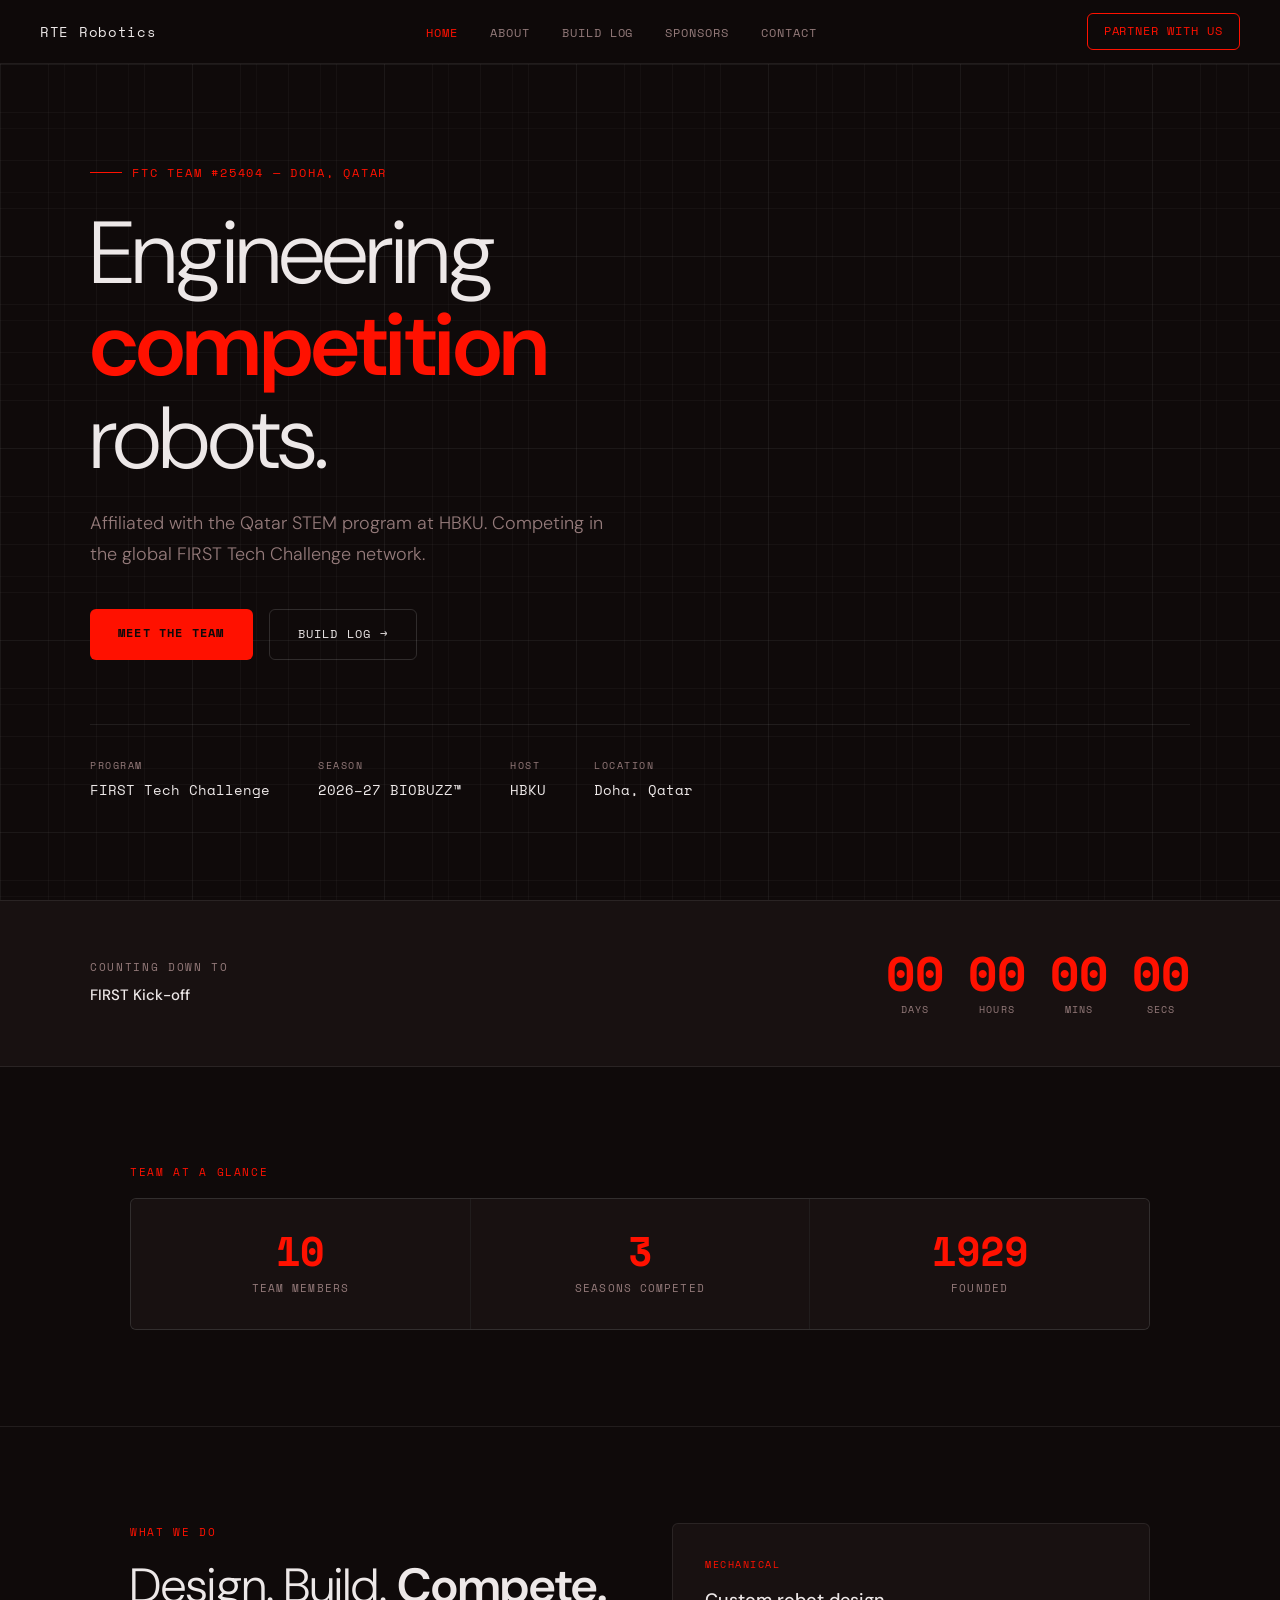
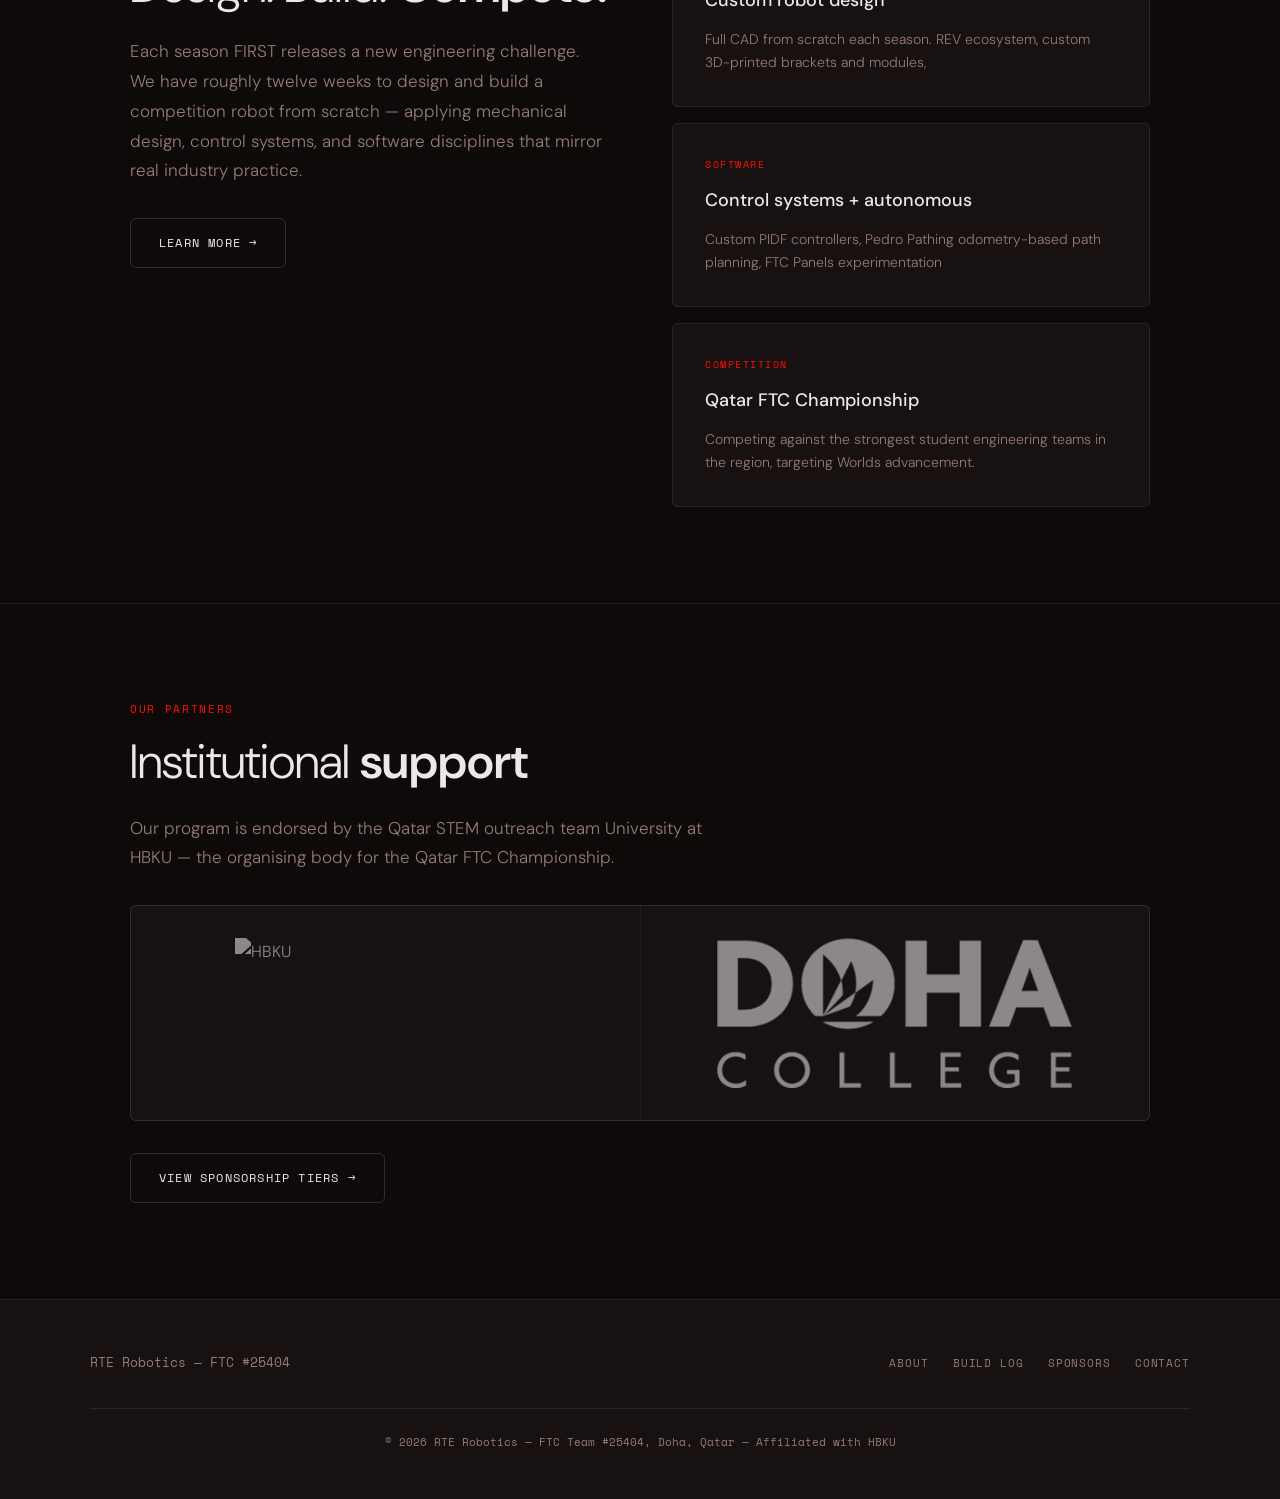
==== index.html @ 46fc2465 "Updated Season to BIOBUZZ instead of DECODE" ====
<!DOCTYPE html>
<html lang="en">
<head>
<meta charset="UTF-8">
<meta name="viewport" content="width=device-width, initial-scale=1.0">
<meta name="description" content="RTE Robotics — FTC Team #25404, Doha, Qatar. Affiliated with the STEM program at HBKU.">

<title>RTE Robotics — FTC Team #25404</title>

<link rel="stylesheet" href="css/style.css">
</head>
<body>

<nav>
  <a href="index.html" class="nav-logo">RTE<span> </span>Robotics</a>
  <ul class="nav-links">
    <li><a href="index.html">Home</a></li>
    <li><a href="about.html">About</a></li>
    <li><a href="buildlog.html">Build Log</a></li>
    <li><a href="sponsors.html">Sponsors</a></li>
    <li><a href="contact.html">Contact</a></li>
  </ul>
  <a href="sponsors.html" class="nav-cta">Partner with us</a>
  <button class="nav-hamburger" aria-label="Menu">
    <span></span><span></span><span></span>
  </button>
</nav>

<div class="page">

  <!-- HERO -->
  <section class="hero grid-bg">
    <div class="hero-inner">
      <p class="hero-tag fade-up">FTC Team #25404 &mdash; Doha, Qatar</p>
      <h1 class="hero-title fade-up">
        Engineering<br><strong>competition</strong><br>robots. 
      </h1>
      <p class="hero-sub fade-up">
        Affiliated with the Qatar STEM program at HBKU. 
        Competing in the global FIRST Tech Challenge network. 
      </p>
      <div class="hero-actions fade-up">
        <a href="about.html" class="btn-primary">Meet the team</a>
        <a href="buildlog.html" class="btn-secondary">Build log &rarr;</a>
      </div>

      <div class="hero-meta fade-up">
        <div class="hero-meta-item">
          <div class="hero-meta-label">Program</div>
          <div class="hero-meta-val">FIRST Tech Challenge</div>
        </div>

        <div class="hero-meta-item">
          <div class="hero-meta-label">Season</div>
          <div class="hero-meta-val">2026&ndash;27 BIOBUZZ&trade;</div>
        </div>

        <div class="hero-meta-item">
          <div class="hero-meta-label">Host</div>
          <div class="hero-meta-val">HBKU</div>
        </div>

        <div class="hero-meta-item">
          <div class="hero-meta-label">Location</div>
          <div class="hero-meta-val">Doha, Qatar</div>
        </div>

      </div>
    </div>
  </section>

  <!-- COUNTDOWN -->
  <div class="countdown-section">
    <div class="countdown-inner">
      <div>

        <div class="countdown-label">Counting down to</div>
        <div class="countdown-event">FIRST Kick-off</div>
      </div>

      <div class="countdown-units">

        <div class="countdown-unit">
          <span class="countdown-num" id="cd-days">--</span>
          <div class="countdown-unit-label">Days</div>
        </div>

        <div class="countdown-unit">
          <span class="countdown-num" id="cd-hours">--</span>
          <div class="countdown-unit-label">Hours</div>
        </div>

        <div class="countdown-unit">
          <span class="countdown-num" id="cd-mins">--</span>
          <div class="countdown-unit-label">Mins</div>
        </div>

        <div class="countdown-unit">
          <span class="countdown-num" id="cd-secs">--</span>
          <div class="countdown-unit-label">Secs</div>
        </div>

      </div>
    </div>
  </div>

  <!-- STATS -->
  <section class="section">
    <p class="section-label">Team at a glance</p>
    <div class="stats-grid observe-fade">

      <div class="stat-card">
        <span class="stat-num" data-target="11">0</span>
        <div class="stat-label">Team members</div>
      </div>

      <div class="stat-card">
        <span class="stat-num" data-target="3">0</span>
        <div class="stat-label">Seasons competed</div>
      </div>

      <div class="stat-card">
        <span class="stat-num" data-target="2023">0</span>
        <div class="stat-label">Founded</div>
      </div>

    </div>
  </section>

  <div class="divider"></div>

  <!-- WHAT WE DO -->
  <section class="section">
    <div style="display:grid;grid-template-columns:1fr 1fr;gap:4rem;align-items:start;">
      <div class="observe-fade">
        <p class="section-label">What we do</p>
        <h2 class="section-title">Design. Build. <strong>Compete.</strong></h2>
        <p class="section-body">
          Each season FIRST releases a new engineering challenge. 
          We have roughly twelve weeks to design and build a competition robot from scratch — 
          applying mechanical design, control systems, and software disciplines that mirror real industry practice.
        </p>
        <a href="about.html" class="btn-secondary mt-4" style="display:inline-block">Learn more &rarr;</a>
      </div>
      <div class="observe-fade" style="display:flex;flex-direction:column;gap:1rem;">
        <div class="card">
          <div class="card-label">Mechanical</div>
          <div class="card-title">Custom robot design</div>
          <div class="card-body">Full CAD from scratch each season. 
            REV ecosystem, custom 3D-printed brackets and modules, 
            </div>
        </div>
        <div class="card">
          <div class="card-label">Software</div>
          <div class="card-title">Control systems + autonomous</div>
          <div class="card-body">Custom PIDF controllers,
             Pedro Pathing odometry-based path planning,
            FTC Panels experimentation</div>
        </div>
        <div class="card">
          <div class="card-label">Competition</div>
          <div class="card-title">Qatar FTC Championship</div>
          <div class="card-body">Competing against the strongest student engineering teams in the region, targeting Worlds advancement.</div>
        </div>
      </div>
    </div>
  </section>

  <div class="divider"></div>

  <!-- SPONSORS PREVIEW -->
  <section class="section">
    <p class="section-label">Our partners</p>
    <h2 class="section-title">Institutional <strong>support</strong></h2>
    <p class="section-body mb-4">
      Our program is endorsed by the Qatar STEM outreach team University at HBKU — the organising body for the Qatar FTC Championship.
    </p>
    <div class="sponsor-grid observe-fade">
      <div class="sponsor-slot">
        <a href="https://www.hbku.edu.qa/en/stem" target="_blank">
          <img src="Logos/HBKU logo.png" alt="HBKU" width="300px" height="150">
        </a>
      </div>
      <div class="sponsor-slot">
        <a href="https://www.dohacollege.com/" target="_blank">
          <img src="Logos/Doha College.webp" alt="DC" width="300" height="150">
        </a>
      </div>
    </div>
    <div class="mt-4">
      <a href="sponsors.html" class="btn-secondary">View sponsorship tiers &rarr;</a>
    </div>
  </section>

  <!-- FOOTER -->
  <footer>
    <div class="footer-inner">
      <div class="footer-logo">RTE<span> </span>Robotics &mdash; FTC #25404</div>
      <ul class="footer-links">
        <li><a href="about.html">About</a></li>
        <li><a href="buildlog.html">Build log</a></li>
        <li><a href="sponsors.html">Sponsors</a></li>
        <li><a href="contact.html">Contact</a></li>
      </ul>
      <div class="footer-copy">
        &copy; 2026 RTE Robotics &mdash; FTC Team #25404, Doha, Qatar &mdash; Affiliated with HBKU
      </div>
    </div>
  </footer>

</div>
<script src="js/main.js"></script>
</body>
</html>
---- css/style.css ----
@import url('https://fonts.googleapis.com/css2?family=Space+Mono:ital,wght@0,400;0,700;1,400&family=DM+Sans:ital,opsz,wght@0,9..40,300;0,9..40,400;0,9..40,500;0,9..40,600;1,9..40,300&display=swap');

:root {
  --bg: #0f0a0a;
  --bg2: #181111;
  --bg3: #221818;
  --border: rgba(255, 255, 255, 0.08);
  --border2: rgba(255,255,255,0.14);
  --accent: #ff1100;
  --accent2: #bb2500;
  --text: #ede8e8;
  --muted: #947a7a;
  --mono: 'Space Mono', monospace;
  --sans: 'DM Sans', sans-serif;
  --radius: 6px;
  --nav-h: 64px;
}

*, *::before, *::after { box-sizing: border-box; margin: 0; padding: 0; }

html { scroll-behavior: smooth; }

body {
  background: var(--bg);
  color: var(--text);
  font-family: var(--sans);
  font-size: 16px;
  line-height: 1.7;
  font-weight: 300;
  -webkit-font-smoothing: antialiased;
}

a { color: var(--accent); text-decoration: none; }
a:hover { text-decoration: underline; }

img { max-width: 100%; display: block; }

/* ── NAV ── */
nav {
  position: fixed;
  top: 0; left: 0; right: 0;
  height: var(--nav-h);
  background: rgba(15, 10, 10, 0.92);
  backdrop-filter: blur(12px);
  border-bottom: 1px solid var(--border);
  display: flex;
  align-items: center;
  justify-content: space-between;
  padding: 0 2.5rem;
  z-index: 100;
}

.nav-logo {
  font-family: var(--mono);
  font-size: 14px;
  color: var(--text);
  letter-spacing: 0.05em;
}

.nav-logo span { color: var(--accent); }

.nav-links {
  display: flex;
  gap: 2rem;
  list-style: none;
}

.nav-links a {
  font-family: var(--mono);
  font-size: 12px;
  color: var(--muted);
  letter-spacing: 0.08em;
  text-transform: uppercase;
  transition: color 0.2s;
}

.nav-links a:hover,
.nav-links a.active { color: var(--accent); text-decoration: none; }

.nav-cta {
  font-family: var(--mono);
  font-size: 12px;
  letter-spacing: 0.08em;
  text-transform: uppercase;
  color: var(--accent);
  border: 1px solid var(--accent);
  padding: 7px 16px;
  border-radius: var(--radius);
  transition: background 0.2s, color 0.2s;
}

.nav-cta:hover {
  background: var(--accent);
  color: var(--bg);
  text-decoration: none;
}

.nav-hamburger {
  display: none;
  flex-direction: column;
  gap: 5px;
  cursor: pointer;
  background: none;
  border: none;
  padding: 4px;
}

.nav-hamburger span {
  display: block;
  width: 22px;
  height: 1.5px;
  background: var(--text);
  transition: all 0.3s;
}

/* ── PAGE WRAPPER ── */
.page { padding-top: var(--nav-h); min-height: 100vh; }

/* ── SECTION UTILITIES ── */
.section { padding: 6rem 2.5rem; max-width: 1100px; margin: 0 auto; }
.section-sm { padding: 4rem 2.5rem; max-width: 1100px; margin: 0 auto; }

.section-label {
  font-family: var(--mono);
  font-size: 11px;
  letter-spacing: 0.15em;
  text-transform: uppercase;
  color: var(--accent);
  margin-bottom: 1rem;
}

.section-title {
  font-family: var(--sans);
  font-size: clamp(2rem, 4vw, 3rem);
  font-weight: 300;
  line-height: 1.15;
  margin-bottom: 1.5rem;
}

.section-title strong { font-weight: 600; }

.section-body {
  color: var(--muted);
  max-width: 600px;
  font-size: 17px;
  line-height: 1.75;
}

/* ── GRID LINES BG ── */
.grid-bg {
  background-image:
    linear-gradient(rgba(255, 255, 255, 0.03) 1px, transparent 1px),
    linear-gradient(90deg, rgba(255, 255, 255, 0.03) 1px, transparent 1px);
  background-size: 48px 48px;
}

/* ── HERO ── */
.hero {
  min-height: calc(100vh - var(--nav-h));
  display: flex;
  flex-direction: column;
  justify-content: center;
  padding: 0 2.5rem;
  position: relative;
  overflow: hidden;
}

.hero::before {
  content: '';
  position: absolute;
  inset: 0;
  background-image:
    linear-gradient(rgba(255,255,255,0.025) 1px, transparent 1px),
    linear-gradient(90deg, rgba(255,255,255,0.025) 1px, transparent 1px);
  background-size: 64px 64px;
  pointer-events: none;
}

.hero-inner { max-width: 1100px; margin: 0 auto; width: 100%; position: relative; }

.hero-tag {
  font-family: var(--mono);
  font-size: 12px;
  letter-spacing: 0.15em;
  text-transform: uppercase;
  color: var(--accent);
  margin-bottom: 1.5rem;
  display: flex;
  align-items: center;
  gap: 10px;
}

.hero-tag::before {
  content: '';
  display: block;
  width: 32px;
  height: 1px;
  background: var(--accent);
}

.hero-title {
  font-size: clamp(3rem, 7vw, 5.5rem);
  font-weight: 300;
  line-height: 1.05;
  margin-bottom: 1.5rem;
  letter-spacing: -0.02em;
}

.hero-title strong {
  font-weight: 600;
  color: var(--accent);
}

.hero-sub {
  font-size: 18px;
  color: var(--muted);
  max-width: 520px;
  margin-bottom: 2.5rem;
  font-weight: 300;
}

.hero-actions { display: flex; gap: 1rem; flex-wrap: wrap; }

.btn-primary {
  display: inline-block;
  font-family: var(--mono);
  font-size: 12px;
  letter-spacing: 0.1em;
  text-transform: uppercase;
  background: var(--accent);
  color: var(--bg);
  padding: 14px 28px;
  border-radius: var(--radius);
  font-weight: 700;
  transition: opacity 0.2s;
}

.btn-primary:hover { opacity: 0.85; text-decoration: none; }

.btn-secondary {
  display: inline-block;
  font-family: var(--mono);
  font-size: 12px;
  letter-spacing: 0.1em;
  text-transform: uppercase;
  border: 1px solid var(--border2);
  color: var(--text);
  padding: 14px 28px;
  border-radius: var(--radius);
  transition: border-color 0.2s, color 0.2s;
}

.btn-secondary:hover { border-color: var(--accent); color: var(--accent); text-decoration: none; }

.hero-meta {
  margin-top: 4rem;
  display: flex;
  gap: 3rem;
  flex-wrap: wrap;
  border-top: 1px solid var(--border);
  padding-top: 2rem;
}

.hero-meta-item {}
.hero-meta-label {
  font-family: var(--mono);
  font-size: 10px;
  letter-spacing: 0.15em;
  text-transform: uppercase;
  color: var(--muted);
  margin-bottom: 4px;
}
.hero-meta-val {
  font-family: var(--mono);
  font-size: 14px;
  color: var(--text);
}

/* ── COUNTDOWN ── */
.countdown-section {
  background: var(--bg2);
  border-top: 1px solid var(--border);
  border-bottom: 1px solid var(--border);
  padding: 3rem 2.5rem;
}

.countdown-inner {
  max-width: 1100px;
  margin: 0 auto;
  display: flex;
  align-items: center;
  justify-content: space-between;
  flex-wrap: wrap;
  gap: 2rem;
}

.countdown-label {
  font-family: var(--mono);
  font-size: 11px;
  letter-spacing: 0.15em;
  text-transform: uppercase;
  color: var(--muted);
  margin-bottom: 6px;
}

.countdown-event {
  font-size: 15px;
  font-weight: 500;
  color: var(--text);
}

.countdown-units {
  display: flex;
  gap: 1.5rem;
}

.countdown-unit { text-align: center; }

.countdown-num {
  font-family: var(--mono);
  font-size: clamp(2rem, 4vw, 3rem);
  font-weight: 700;
  color: var(--accent);
  line-height: 1;
  display: block;
}

.countdown-unit-label {
  font-family: var(--mono);
  font-size: 10px;
  letter-spacing: 0.12em;
  text-transform: uppercase;
  color: var(--muted);
  margin-top: 4px;
}

/* ── STAT CARDS ── */
.stats-grid {
  display: grid;
  grid-template-columns: repeat(auto-fit, minmax(200px, 1fr));
  gap: 1px;
  background: var(--border);
  border: 1px solid var(--border);
  border-radius: var(--radius);
  overflow: hidden;
}

.stat-card {
  background: var(--bg2);
  padding: 2rem;
  text-align: center;
}

.stat-num {
  font-family: var(--mono);
  font-size: 2.5rem;
  font-weight: 700;
  color: var(--accent);
  line-height: 1;
  display: block;
}

.stat-label {
  font-family: var(--mono);
  font-size: 11px;
  letter-spacing: 0.1em;
  text-transform: uppercase;
  color: var(--muted);
  margin-top: 8px;
}

/* ── CARDS ── */
.card {
  background: var(--bg2);
  border: 1px solid var(--border);
  border-radius: var(--radius);
  padding: 2rem;
  transition: border-color 0.2s;
}

.card:hover { border-color: var(--border2); }

.card-label {
  font-family: var(--mono);
  font-size: 10px;
  letter-spacing: 0.15em;
  text-transform: uppercase;
  color: var(--accent);
  margin-bottom: 0.75rem;
}

.card-title {
  font-size: 18px;
  font-weight: 500;
  margin-bottom: 0.75rem;
}

.card-body {
  font-size: 14px;
  color: var(--muted);
  line-height: 1.65;
}

/* ── SPONSOR GRID ── */
.sponsor-grid {
  display: grid;
  grid-template-columns: repeat(auto-fit, minmax(160px, 1fr));
  gap: 1px;
  background: var(--border);
  border: 1px solid var(--border);
  border-radius: var(--radius);
  overflow: hidden;
}

.sponsor-slot {
  background: var(--bg2);
  padding: 2rem;
  display: flex;
  align-items: center;
  justify-content: center;
  min-height: 100px;
  transition: background 0.2s;
}

.sponsor-slot:hover { background: var(--bg3); }

.sponsor-slot img {
  max-height: 1000px;
  width: auto;
  filter: brightness(0) invert(1);
  opacity: 0.5;
  transition: opacity 0.2s;
}

.sponsor-slot:hover img { opacity: 0.9; }

.sponsor-placeholder {
  font-family: var(--mono);
  font-size: 11px;
  color: var(--muted);
  letter-spacing: 0.08em;
  text-align: center;
}

/* ── TIER TABLE ── */
.tier-grid {
  display: grid;
  grid-template-columns: repeat(auto-fit, minmax(220px, 1fr));
  gap: 1rem;
  margin-top: 2rem;
}

.tier-card {
  background: var(--bg2);
  border: 1px solid var(--border);
  border-radius: var(--radius);
  padding: 2rem;
  position: relative;
  transition: border-color 0.2s;
}

.tier-card.featured {
  border-color: var(--accent);
}

.tier-card.featured::before {
  content: 'Most popular';
  position: absolute;
  top: -11px;
  left: 50%;
  transform: translateX(-50%);
  background: var(--accent);
  color: var(--bg);
  font-family: var(--mono);
  font-size: 9px;
  letter-spacing: 0.12em;
  text-transform: uppercase;
  padding: 3px 10px;
  border-radius: 20px;
  font-weight: 700;
  white-space: nowrap;
}

.tier-name {
  font-family: var(--mono);
  font-size: 11px;
  letter-spacing: 0.15em;
  text-transform: uppercase;
  color: var(--muted);
  margin-bottom: 0.5rem;
}

.tier-price {
  font-family: var(--mono);
  font-size: 2rem;
  font-weight: 700;
  color: var(--text);
  margin-bottom: 1.5rem;
  line-height: 1;
}

.tier-price span {
  font-size: 14px;
  font-weight: 400;
  color: var(--muted);
}

.tier-benefits {
  list-style: none;
  display: flex;
  flex-direction: column;
  gap: 0.6rem;
}

.tier-benefits li {
  font-size: 13px;
  color: var(--muted);
  padding-left: 1.2rem;
  position: relative;
}

.tier-benefits li::before {
  content: '→';
  position: absolute;
  left: 0;
  color: var(--accent);
  font-family: var(--mono);
  font-size: 12px;
}

/* ── TEAM GRID ── */
.team-grid {
  display: grid;
  grid-template-columns: repeat(auto-fit, minmax(200px, 1fr));
  gap: 1rem;
  margin-top: 2rem;
}

.team-card {
  background: var(--bg2);
  border: 1px solid var(--border);
  border-radius: var(--radius);
  padding: 1.5rem;
  text-align: center;
}

.team-avatar {
  width: 64px;
  height: 64px;
  border-radius: 50%;
  background: var(--bg3);
  border: 1px solid var(--border2);
  display: flex;
  align-items: center;
  justify-content: center;
  font-family: var(--mono);
  font-size: 18px;
  font-weight: 700;
  color: var(--accent);
  margin: 0 auto 1rem;
}

.team-name { font-size: 15px; font-weight: 500; margin-bottom: 4px; }
.team-role { font-family: var(--mono); font-size: 11px; color: var(--muted); letter-spacing: 0.08em; }

/* ── BUILD LOG ── */
.post-list { display: flex; flex-direction: column; gap: 1px; background: var(--border); border: 1px solid var(--border); border-radius: var(--radius); overflow: hidden; }

.post-item {
  background: var(--bg2);
  padding: 1.75rem 2rem;
  display: grid;
  grid-template-columns: 1fr auto;
  gap: 1rem;
  align-items: start;
  transition: background 0.2s;
  cursor: pointer;
}

.post-item:hover { background: var(--bg3); }

.post-tag {
  font-family: var(--mono);
  font-size: 10px;
  letter-spacing: 0.12em;
  text-transform: uppercase;
  color: var(--accent);
  margin-bottom: 0.4rem;
}

.post-title { font-size: 17px; font-weight: 500; margin-bottom: 0.4rem; }
.post-excerpt { font-size: 13px; color: var(--muted); line-height: 1.6; }

.post-date {
  font-family: var(--mono);
  font-size: 11px;
  color: var(--muted);
  white-space: nowrap;
  margin-top: 2px;
}

/* ── CONTACT FORM ── */
.contact-grid {
  display: grid;
  grid-template-columns: 1fr 1fr;
  gap: 4rem;
  align-items: start;
}

.form-group { margin-bottom: 1.25rem; }

.form-label {
  display: block;
  font-family: var(--mono);
  font-size: 11px;
  letter-spacing: 0.1em;
  text-transform: uppercase;
  color: var(--muted);
  margin-bottom: 0.5rem;
}

.form-input,
.form-textarea,
.form-select {
  width: 100%;
  background: var(--bg2);
  border: 1px solid var(--border);
  border-radius: var(--radius);
  padding: 12px 14px;
  color: var(--text);
  font-family: var(--sans);
  font-size: 15px;
  font-weight: 300;
  outline: none;
  transition: border-color 0.2s;
  -webkit-appearance: none;
}

.form-input:focus,
.form-textarea:focus,
.form-select:focus { border-color: var(--accent); }

.form-textarea { min-height: 140px; resize: vertical; }

.form-submit {
  width: 100%;
  background: var(--accent);
  color: var(--bg);
  border: none;
  border-radius: var(--radius);
  padding: 14px;
  font-family: var(--mono);
  font-size: 12px;
  letter-spacing: 0.1em;
  text-transform: uppercase;
  font-weight: 700;
  cursor: pointer;
  transition: opacity 0.2s;
}

.form-submit:hover { opacity: 0.85; }

.contact-info-item {
  margin-bottom: 1.5rem;
}

.contact-info-label {
  font-family: var(--mono);
  font-size: 10px;
  letter-spacing: 0.15em;
  text-transform: uppercase;
  color: var(--muted);
  margin-bottom: 4px;
}

.contact-info-val { font-size: 15px; }

/* ── PAGE HERO ── */
.page-hero {
  padding: 5rem 2.5rem 3rem;
  border-bottom: 1px solid var(--border);
  background: var(--bg2);
}

.page-hero-inner { max-width: 1100px; margin: 0 auto; }

.page-hero-tag {
  font-family: var(--mono);
  font-size: 11px;
  letter-spacing: 0.15em;
  text-transform: uppercase;
  color: var(--accent);
  margin-bottom: 1rem;
}

.page-hero-title {
  font-size: clamp(2.2rem, 5vw, 4rem);
  font-weight: 300;
  line-height: 1.1;
}

.page-hero-title strong { font-weight: 600; }

.page-hero-sub {
  font-size: 17px;
  color: var(--muted);
  max-width: 560px;
  margin-top: 1rem;
  font-weight: 300;
}

/* ── FOOTER ── */
footer {
  border-top: 1px solid var(--border);
  padding: 3rem 2.5rem;
  background: var(--bg2);
}

.footer-inner {
  max-width: 1100px;
  margin: 0 auto;
  display: flex;
  justify-content: space-between;
  align-items: center;
  flex-wrap: wrap;
  gap: 1.5rem;
}

.footer-logo {
  font-family: var(--mono);
  font-size: 13px;
  color: var(--muted);
}

.footer-logo span { color: var(--accent); }

.footer-links {
  display: flex;
  gap: 1.5rem;
  list-style: none;
}

.footer-links a {
  font-family: var(--mono);
  font-size: 11px;
  letter-spacing: 0.08em;
  text-transform: uppercase;
  color: var(--muted);
  transition: color 0.2s;
}

.footer-links a:hover { color: var(--text); text-decoration: none; }

.footer-copy {
  font-family: var(--mono);
  font-size: 11px;
  color: var(--muted);
  width: 100%;
  text-align: center;
  border-top: 1px solid var(--border);
  padding-top: 1.5rem;
  margin-top: 0.5rem;
}

/* ── DIVIDER ── */
.divider { height: 1px; background: var(--border); margin: 0; }

/* ── AWARDS ── */
.awards-grid {
  display: grid;
  grid-template-columns: repeat(auto-fit, minmax(280px, 1fr));
  gap: 1rem;
  margin-top: 2rem;
}

/* ── RESPONSIVE ── */
@media (max-width: 768px) {
  .nav-links, .nav-cta { display: none; }
  .nav-hamburger { display: flex; }
  .nav-links.open {
    display: flex;
    flex-direction: column;
    position: absolute;
    top: var(--nav-h);
    left: 0; right: 0;
    background: var(--bg);
    border-bottom: 1px solid var(--border);
    padding: 1.5rem 2rem;
    gap: 1.25rem;
  }
  .hero { padding: 3rem 1.5rem; }
  .section, .section-sm { padding: 4rem 1.5rem; }
  .contact-grid { grid-template-columns: 1fr; gap: 2rem; }
  .hero-meta { gap: 1.5rem; }
  .countdown-inner { flex-direction: column; gap: 1.5rem; }
  .countdown-units { gap: 1rem; }
  nav { padding: 0 1.5rem; }
  .footer-inner { flex-direction: column; align-items: flex-start; }
}

/* ── ANIMATIONS ── */
@keyframes fadeUp {
  from { opacity: 0; transform: translateY(20px); }
  to   { opacity: 1; transform: translateY(0); }
}

.fade-up {
  opacity: 0;
  animation: fadeUp 0.6s ease forwards;
}

.fade-up:nth-child(1) { animation-delay: 0.1s; }
.fade-up:nth-child(2) { animation-delay: 0.2s; }
.fade-up:nth-child(3) { animation-delay: 0.3s; }
.fade-up:nth-child(4) { animation-delay: 0.4s; }

.marquee {
			border: 2px var(--bg2) ;
			display: flex ;
			overflow: hidden ;
			white-space: nowrap ;
			width: 300px ;
}
.marquee__item {
			animation-duration: 4s ;
			animation-iteration-count: infinite ;
			animation-name: marquee-content ;
			animation-timing-function: linear ;
			padding: 5px 15px 5px 15px ;
}
.marquee:hover .marquee__item {
			animation-play-state: paused ;
}

@keyframes marquee-content {
			from {
				transform: translateX( 0% );
			}
			to {
				transform: translateX( -100% );
			}
		}

/* ── INLINE UTILS ── */
.mt-1 { margin-top: 0.5rem; }
.mt-2 { margin-top: 1rem; }
.mt-3 { margin-top: 1.5rem; }
.mt-4 { margin-top: 2rem; }
.mt-6 { margin-top: 3rem; }
.mb-4 { margin-bottom: 2rem; }
.text-accent { color: var(--accent); }
.text-muted { color: var(--muted); }
.mono { font-family: var(--mono); }

/* ── Sponsor carousel ───────────────────────────────────── */
.carousel-outer {
  position: relative;
  overflow: hidden;
  border: 1px solid var(--border);
  border-radius: 6px;
  background: var(--bg2);
  padding: 2rem 0;
  margin-top: 2rem;
}

.carousel-outer::before,
.carousel-outer::after {
  content: '';
  position: absolute;
  top: 0;
  width: 100px;
  height: 100%;
  z-index: 2;
  pointer-events: none;
}
.carousel-outer::before {
  left: 0;
  background: linear-gradient(to right, var(--bg2), transparent);
}
.carousel-outer::after {
  right: 0;
  background: linear-gradient(to left, var(--bg2), transparent);
}

.carousel-track {
  display: flex;
  align-items: center;
  gap: 64px;
  width: max-content;
  animation: marquee 20s linear infinite;
}

/* Pause on hover */
.carousel-outer:hover .carousel-track {
  animation-play-state: paused;
}

@keyframes marquee {
  0%   { transform: translateX(0); }
  100% { transform: translateX(-50%); }
}

.sponsor-item {
  flex-shrink: 0;
}

.sponsor-item a {
  display: flex;
  flex-direction: column;
  align-items: center;
  gap: 8px;
  text-decoration: none;
}

.sponsor-item img {
  height: 48px;
  width: auto;
  max-width: 160px;
  object-fit: contain;
  filter: grayscale(100%);
  opacity: 0.45;
  transition: filter 0.3s ease, opacity 0.3s ease, transform 0.3s ease;
}

.sponsor-item a:hover img {
  filter: grayscale(0%);
  opacity: 1;
  transform: scale(1.08);
}

.sponsor-name {
  font-family: var(--mono);
  font-size: 10px;
  letter-spacing: .10em;
  text-transform: uppercase;
  color: var(--muted);
}
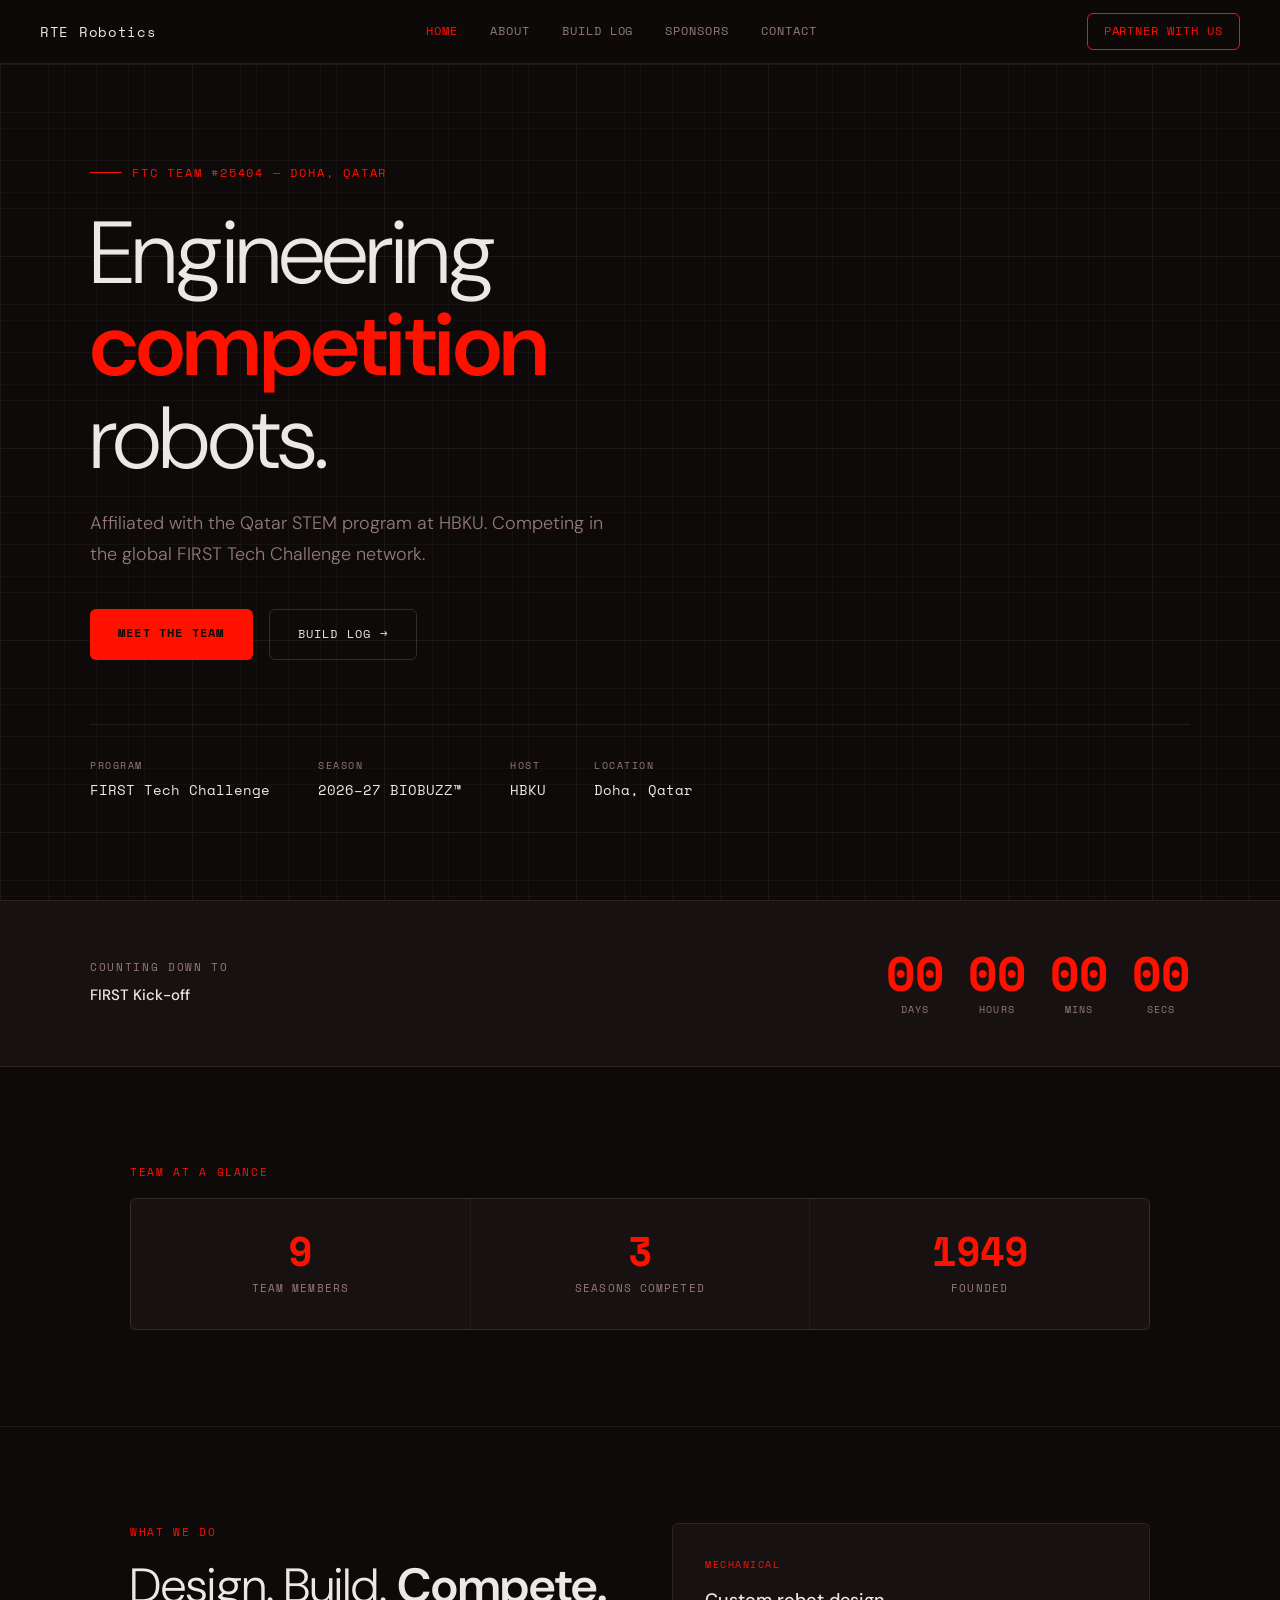
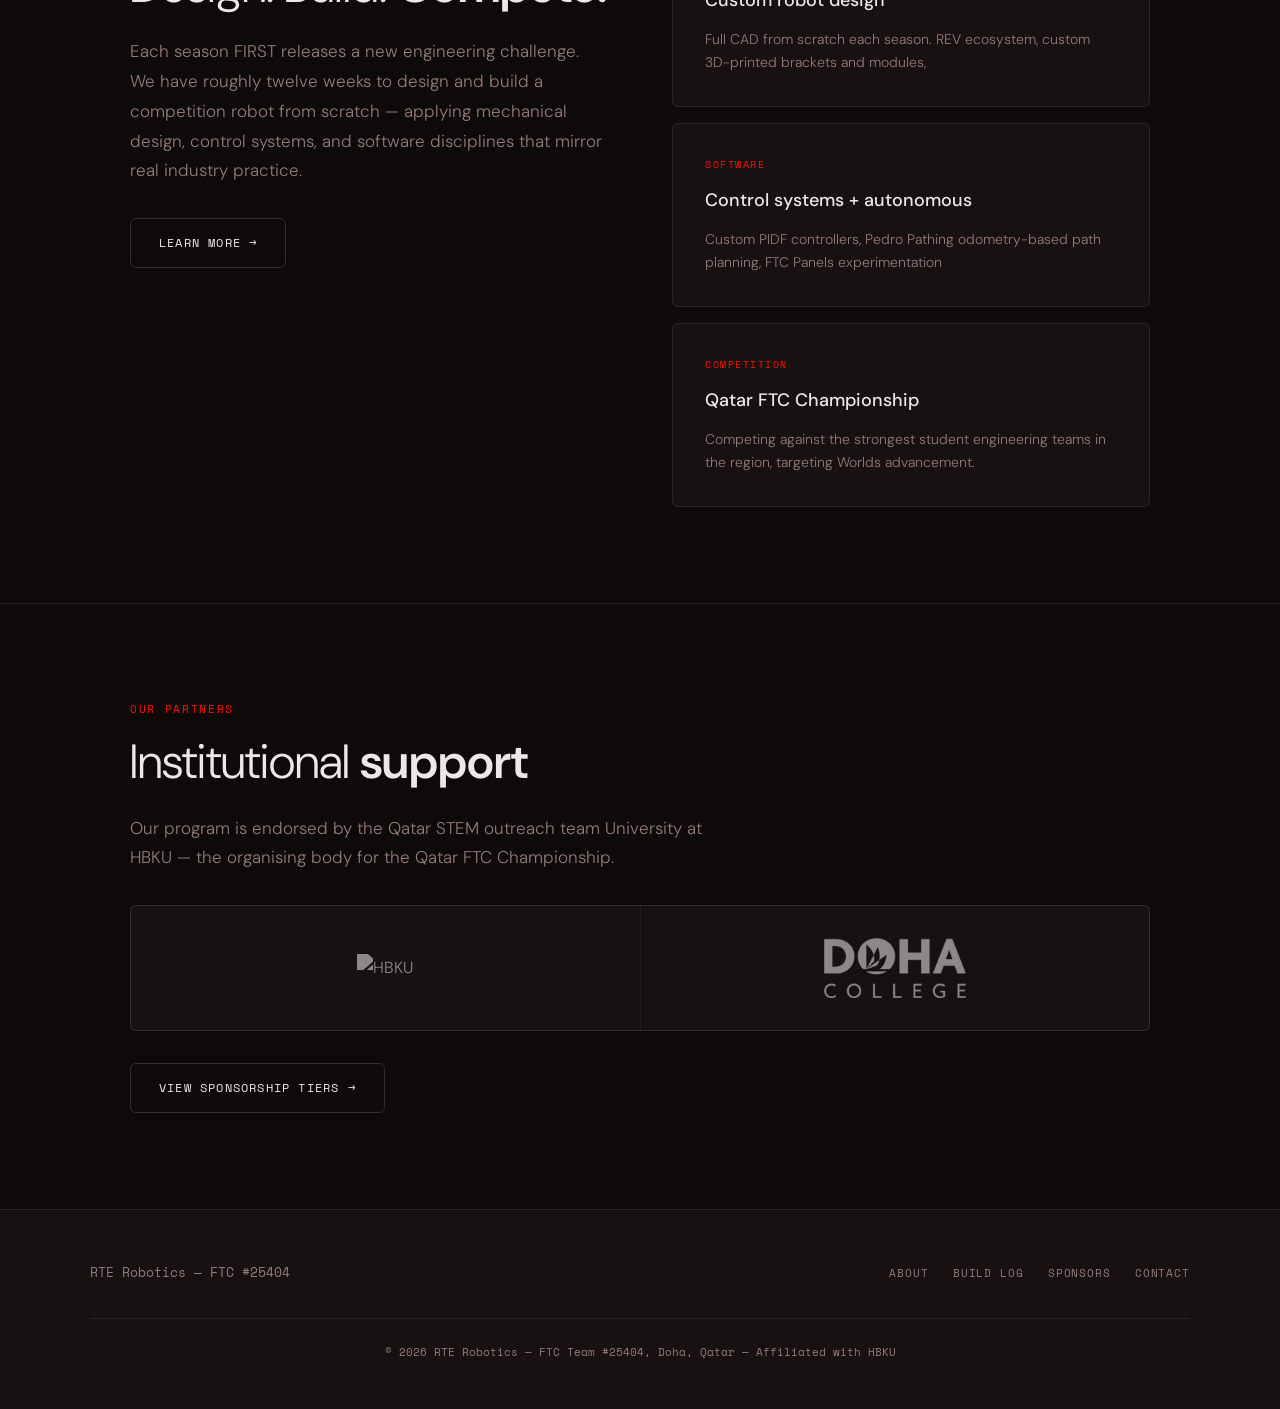
==== commit d56531c4: "Corrected Number of Team members" ====
--- a/index.html
+++ b/index.html
@@ -110,7 +110,7 @@
     <div class="stats-grid observe-fade">
 
       <div class="stat-card">
-        <span class="stat-num" data-target="11">0</span>
+        <span class="stat-num" data-target="9">0</span>
         <div class="stat-label">Team members</div>
       </div>
 
--- a/css/style.css
+++ b/css/style.css
@@ -61,11 +61,16 @@
 
 .nav-links {
   display: flex;
-  gap: 2rem;
+  gap: 0.5rem;
   list-style: none;
 }
 
+.nav-links li { display: flex; }
+
 .nav-links a {
+  display: flex;
+  align-items: center;
+  padding: 10px 12px;
   font-family: var(--mono);
   font-size: 12px;
   color: var(--muted);
@@ -425,8 +430,11 @@
 .sponsor-slot:hover { background: var(--bg3); }
 
 .sponsor-slot img {
-  max-height: 1000px;
+  max-height: 60px;
+  max-width: 100%;
   width: auto;
+  height: auto;
+  object-fit: contain;
   filter: brightness(0) invert(1);
   opacity: 0.5;
   transition: opacity 0.2s;
@@ -780,14 +788,25 @@
   .nav-links.open {
     display: flex;
     flex-direction: column;
+    align-items: stretch;
     position: absolute;
     top: var(--nav-h);
     left: 0; right: 0;
     background: var(--bg);
     border-bottom: 1px solid var(--border);
-    padding: 1.5rem 2rem;
-    gap: 1.25rem;
+    padding: 0.5rem 1rem;
+    gap: 0;
   }
+
+  .nav-links.open li { display: block; }
+
+  .nav-links.open a {
+    width: 100%;
+    padding: 14px 12px;
+    border-bottom: 1px solid var(--border);
+  }
+
+  .nav-links.open li:last-child a { border-bottom: none; }
   .hero { padding: 3rem 1.5rem; }
   .section, .section-sm { padding: 4rem 1.5rem; }
   .contact-grid { grid-template-columns: 1fr; gap: 2rem; }
@@ -796,6 +815,14 @@
   .countdown-units { gap: 1rem; }
   nav { padding: 0 1.5rem; }
   .footer-inner { flex-direction: column; align-items: flex-start; }
+
+  .post-item {
+    grid-template-columns: 1fr;
+    gap: 0.5rem;
+    padding: 1.5rem;
+  }
+
+  .post-date { margin-top: 0; }
 }
 
 /* ── ANIMATIONS ── */
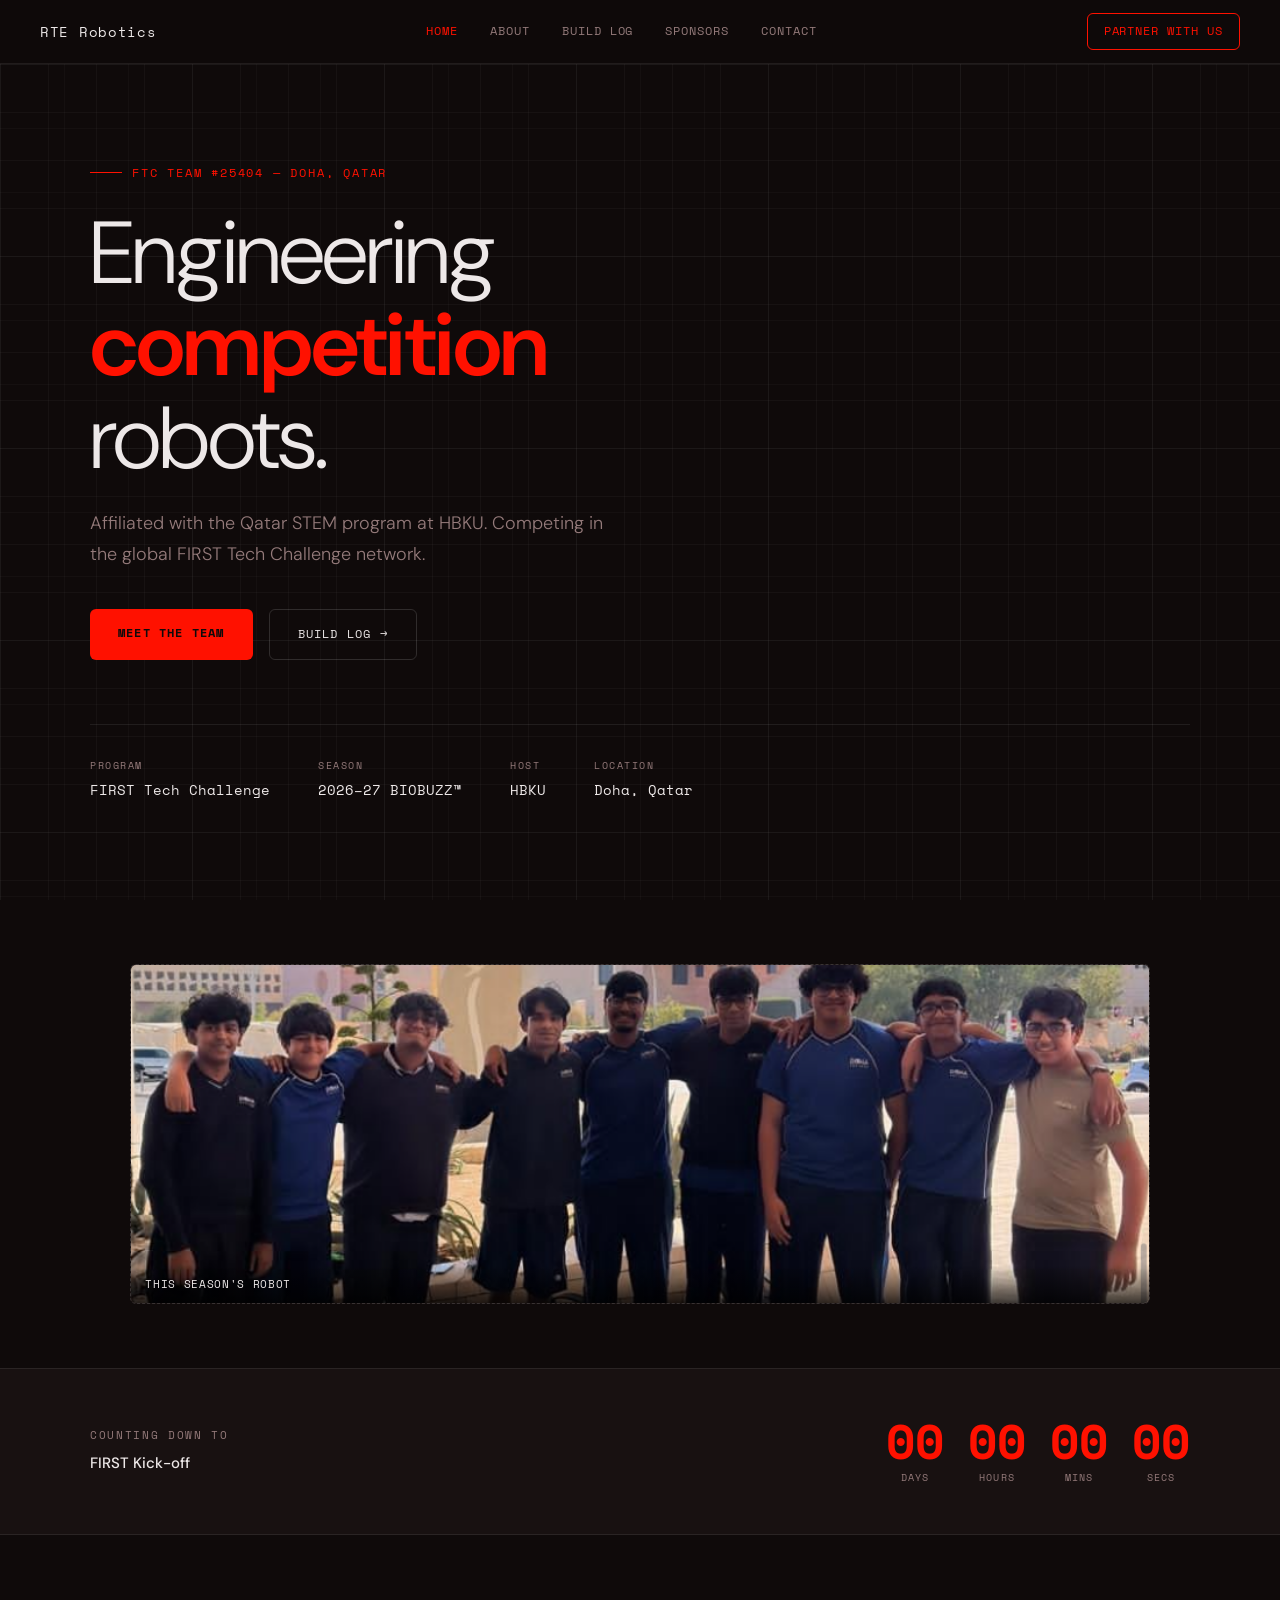
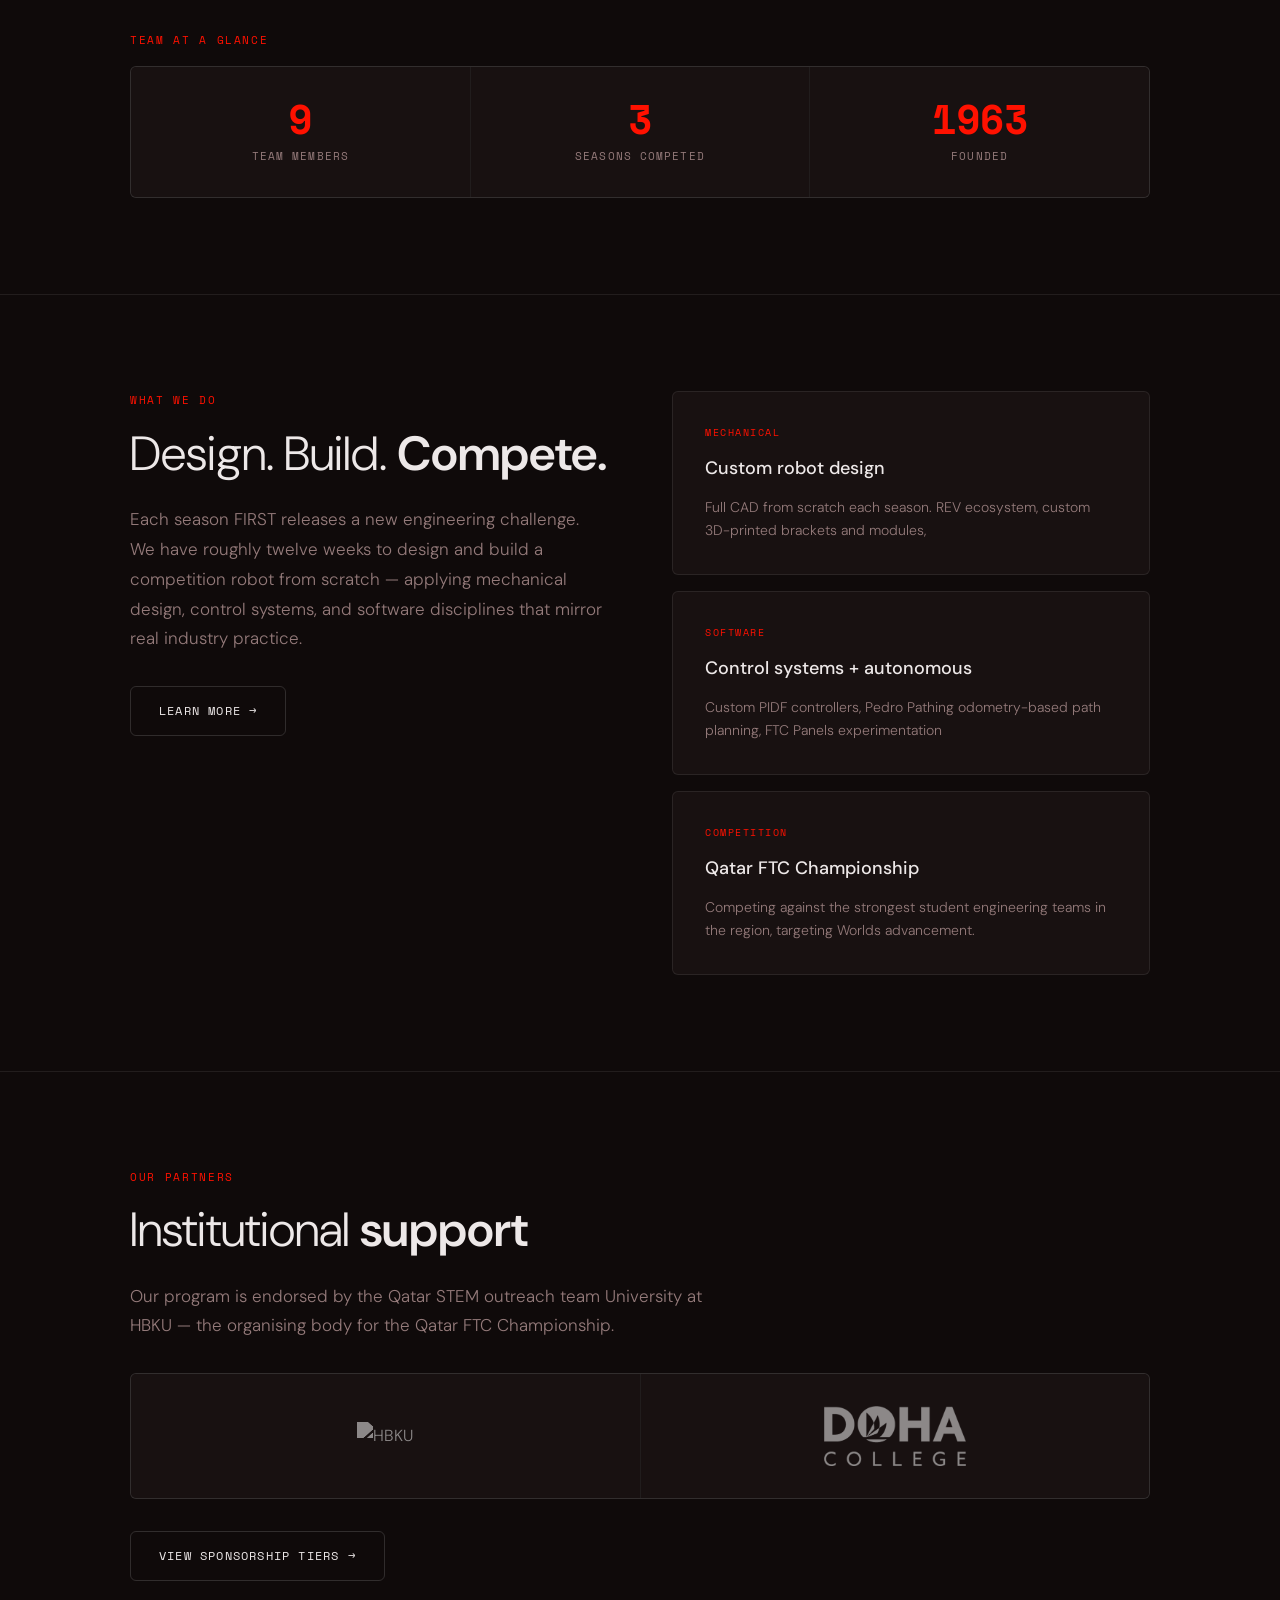
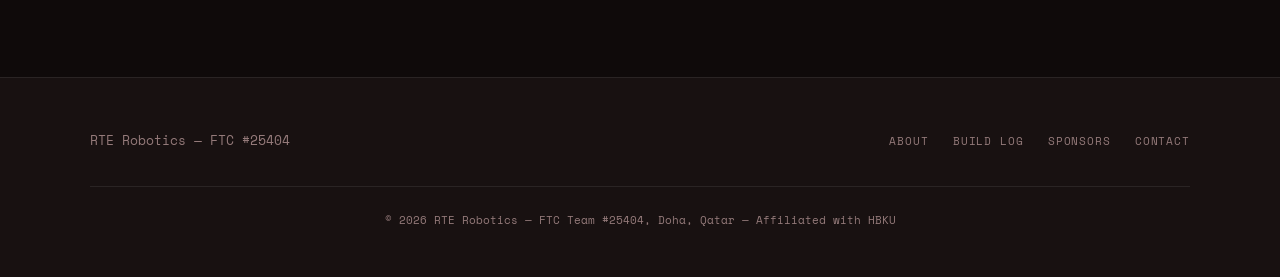
==== commit a89ea890: "Version before completition" ====
--- a/index.html
+++ b/index.html
@@ -69,6 +69,15 @@
     </div>
   </section>
 
+  <!-- ROBOT BANNER -->
+  <!-- Suggested file: Photos/the-robot-hero.jpg (wide/landscape shot works best here) -->
+  <section class="section-sm">
+    <div class="gallery-item gallery-wide observe-fade">
+    <img src="Season Photos/DECODE/Team Photo Full.png" alt="Robot Clinic">
+      <div class="gallery-caption">This season's robot</div>
+    </div>
+  </section>
+
   <!-- COUNTDOWN -->
   <div class="countdown-section">
     <div class="countdown-inner">
@@ -211,4 +220,4 @@
 </div>
 <script src="js/main.js"></script>
 </body>
-</html>
+</html>
--- a/css/style.css
+++ b/css/style.css
@@ -536,6 +536,87 @@
   font-size: 12px;
 }
 
+/* ── PHOTO GALLERY ── */
+.gallery-grid {
+  display: grid;
+  grid-template-columns: repeat(auto-fit, minmax(240px, 1fr));
+  gap: 1rem;
+  margin-top: 2rem;
+}
+
+.gallery-item {
+  position: relative;
+  aspect-ratio: 4 / 3;
+  background: var(--bg2);
+  border: 1px dashed var(--border2);
+  border-radius: var(--radius);
+  overflow: hidden;
+  display: flex;
+  align-items: center;
+  justify-content: center;
+  transition: border-color 0.2s;
+}
+
+.gallery-item:hover { border-color: var(--accent); }
+
+.gallery-item img {
+  width: 100%;
+  height: 100%;
+  object-fit: cover;
+  display: block;
+}
+
+.gallery-placeholder svg { opacity: 0.35; }
+
+.gallery-placeholder-text {
+  font-family: var(--mono);
+  font-size: 10px;
+  letter-spacing: 0.1em;
+  text-transform: uppercase;
+  color: var(--muted);
+}
+
+.gallery-caption {
+  position: absolute;
+  left: 0; right: 0; bottom: 0;
+  padding: 0.6rem 0.9rem;
+  background: linear-gradient(to top, rgba(0,0,0,0.75), transparent);
+  font-family: var(--mono);
+  font-size: 11px;
+  letter-spacing: 0.06em;
+  text-transform: uppercase;
+  color: var(--text);
+  pointer-events: none;
+}
+
+/* Wide single-box banner variant (homepage / team photo) */
+.gallery-item.gallery-wide {
+  aspect-ratio: 21 / 7;
+}
+
+/* Small inline thumbnail variant (build log entries) */
+.post-thumb {
+  width: 64px;
+  height: 64px;
+  flex-shrink: 0;
+  background: var(--bg2);
+  border: 1px dashed var(--border2);
+  border-radius: 4px;
+  display: flex;
+  align-items: center;
+  justify-content: center;
+  overflow: hidden;
+}
+
+.post-thumb svg { opacity: 0.35; width: 22px; height: 22px; }
+
+.post-thumb img {
+  width: 100%;
+  height: 100%;
+  object-fit: cover;
+  display: block;
+}
+
 /* ── TEAM GRID ── */
 .team-grid {
   display: grid;
@@ -578,8 +659,8 @@
   background: var(--bg2);
   padding: 1.75rem 2rem;
   display: grid;
-  grid-template-columns: 1fr auto;
-  gap: 1rem;
+  grid-template-columns: 64px 1fr auto;
+  gap: 1.25rem;
   align-items: start;
   transition: background 0.2s;
   cursor: pointer;
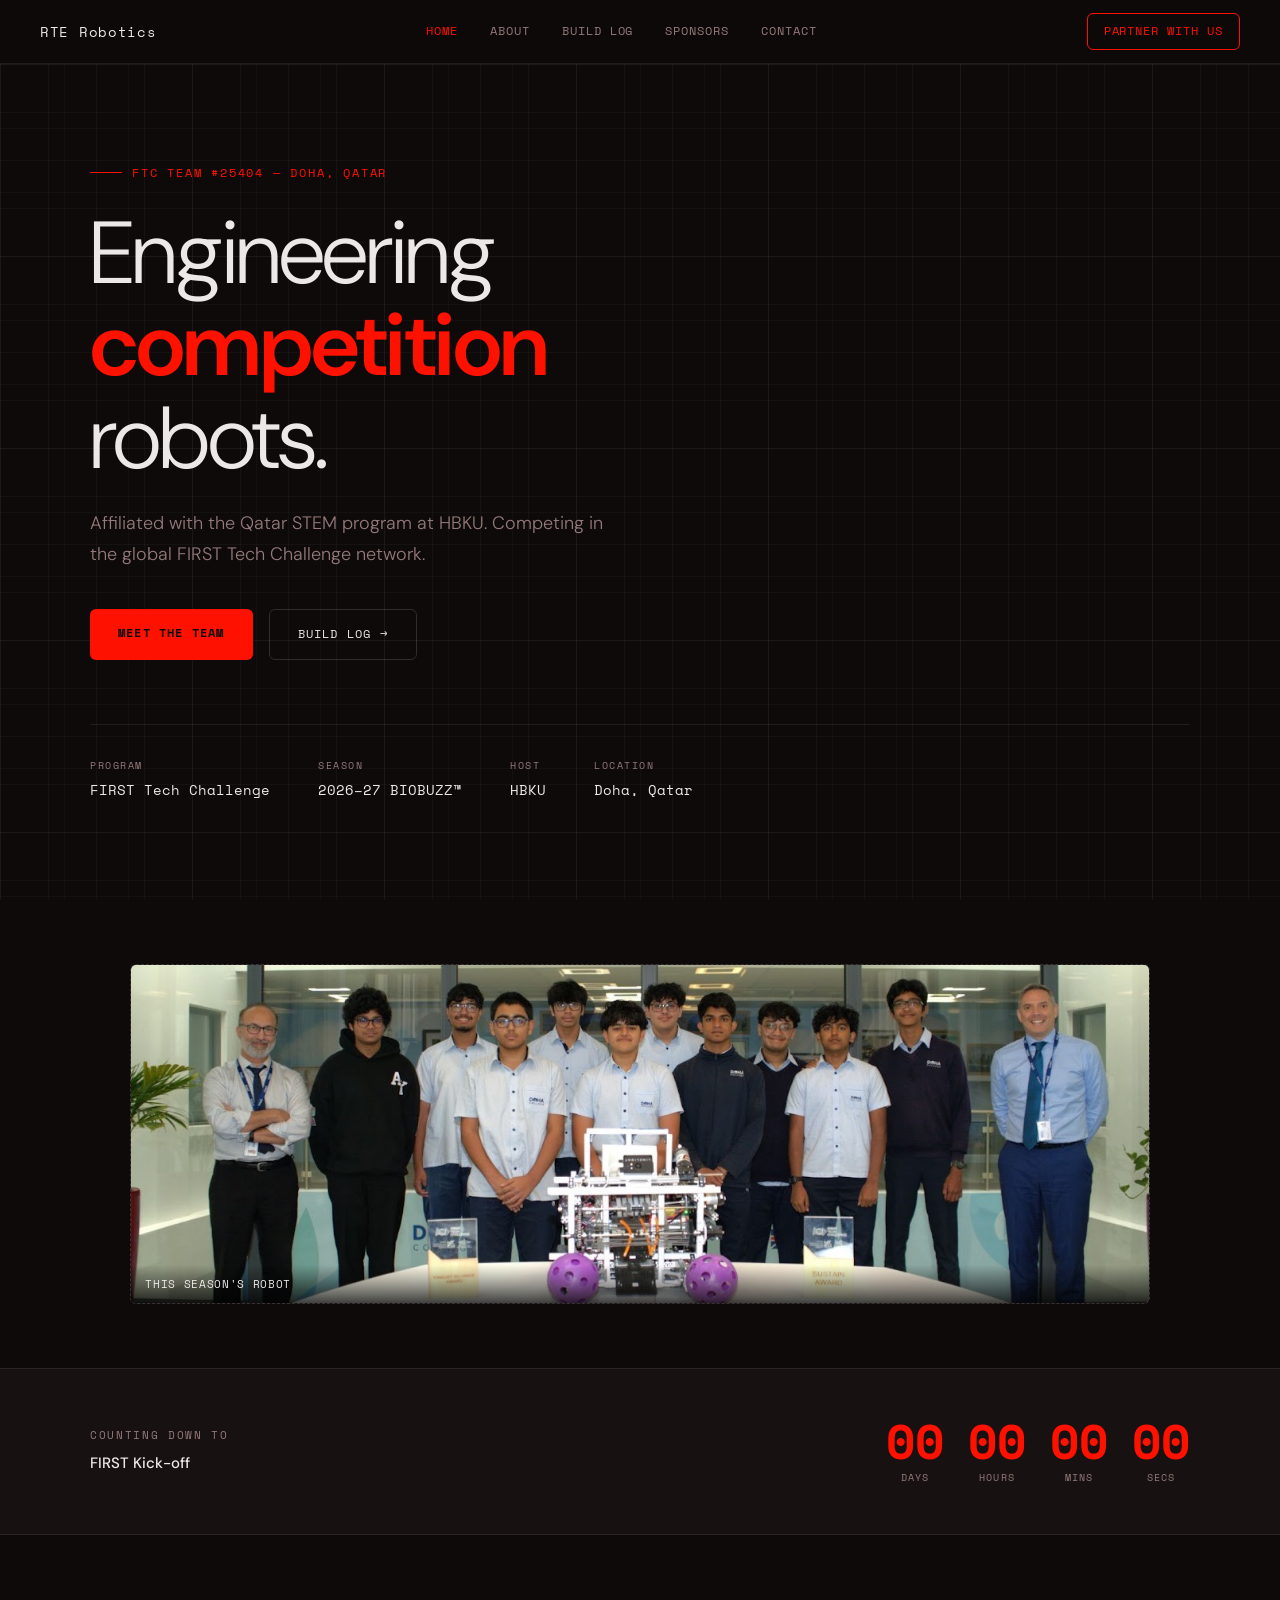
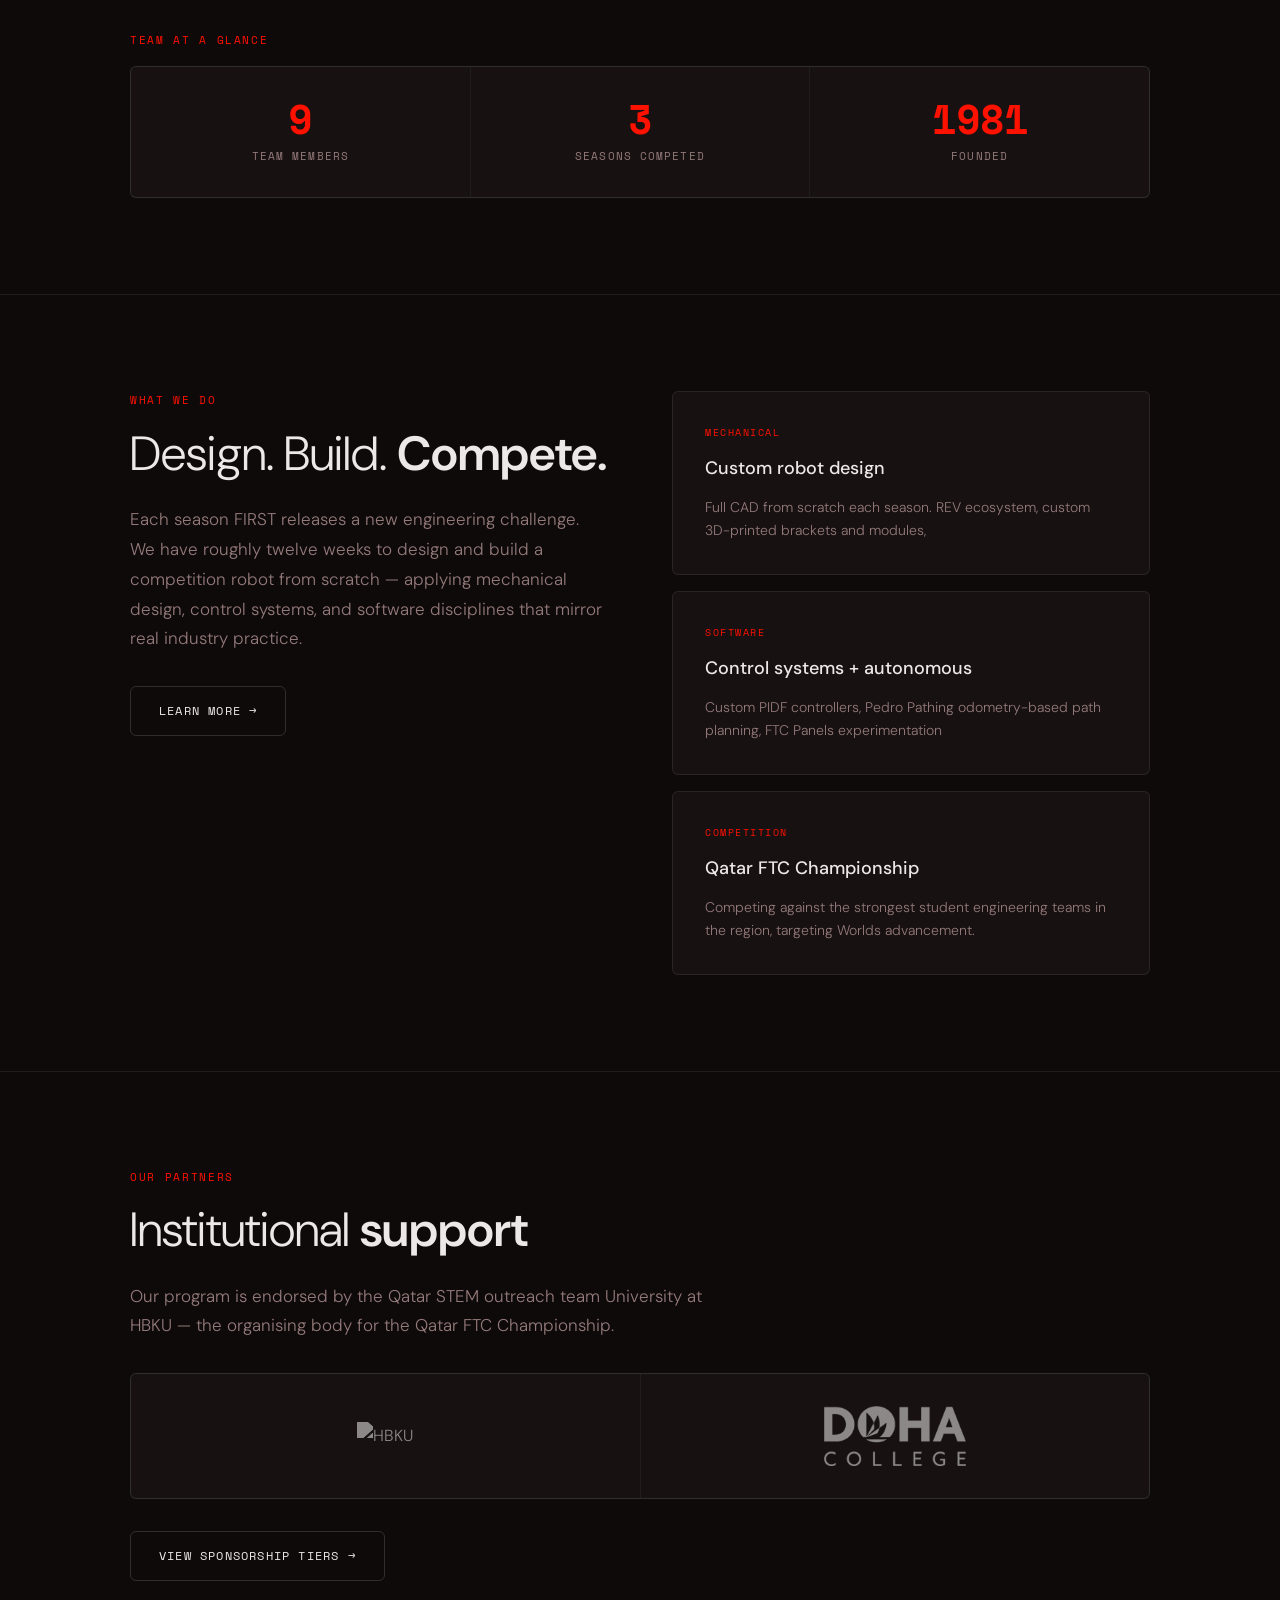
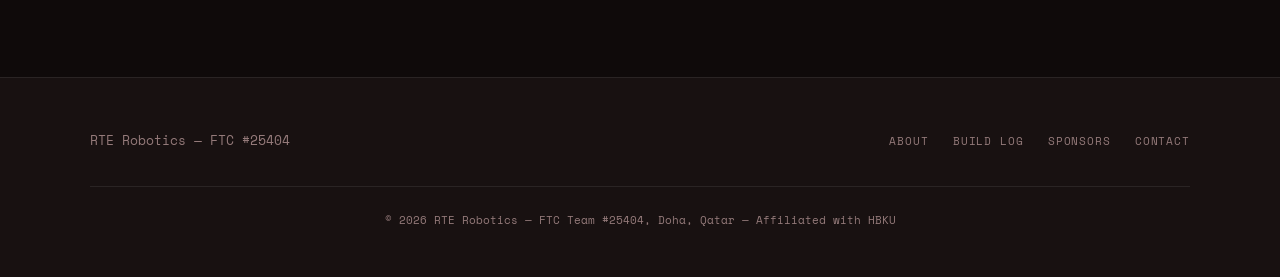
==== commit 91524935: "Got High-res" ====
--- a/index.html
+++ b/index.html
@@ -73,7 +73,7 @@
   <!-- Suggested file: Photos/the-robot-hero.jpg (wide/landscape shot works best here) -->
   <section class="section-sm">
     <div class="gallery-item gallery-wide observe-fade">
-    <img src="Season Photos/DECODE/Team Photo Full.png" alt="Robot Clinic">
+    <img src="Season Photos/DECODE/Team Photo 2 mk.2.jpg" alt="Robot Clinic">
       <div class="gallery-caption">This season's robot</div>
     </div>
   </section>
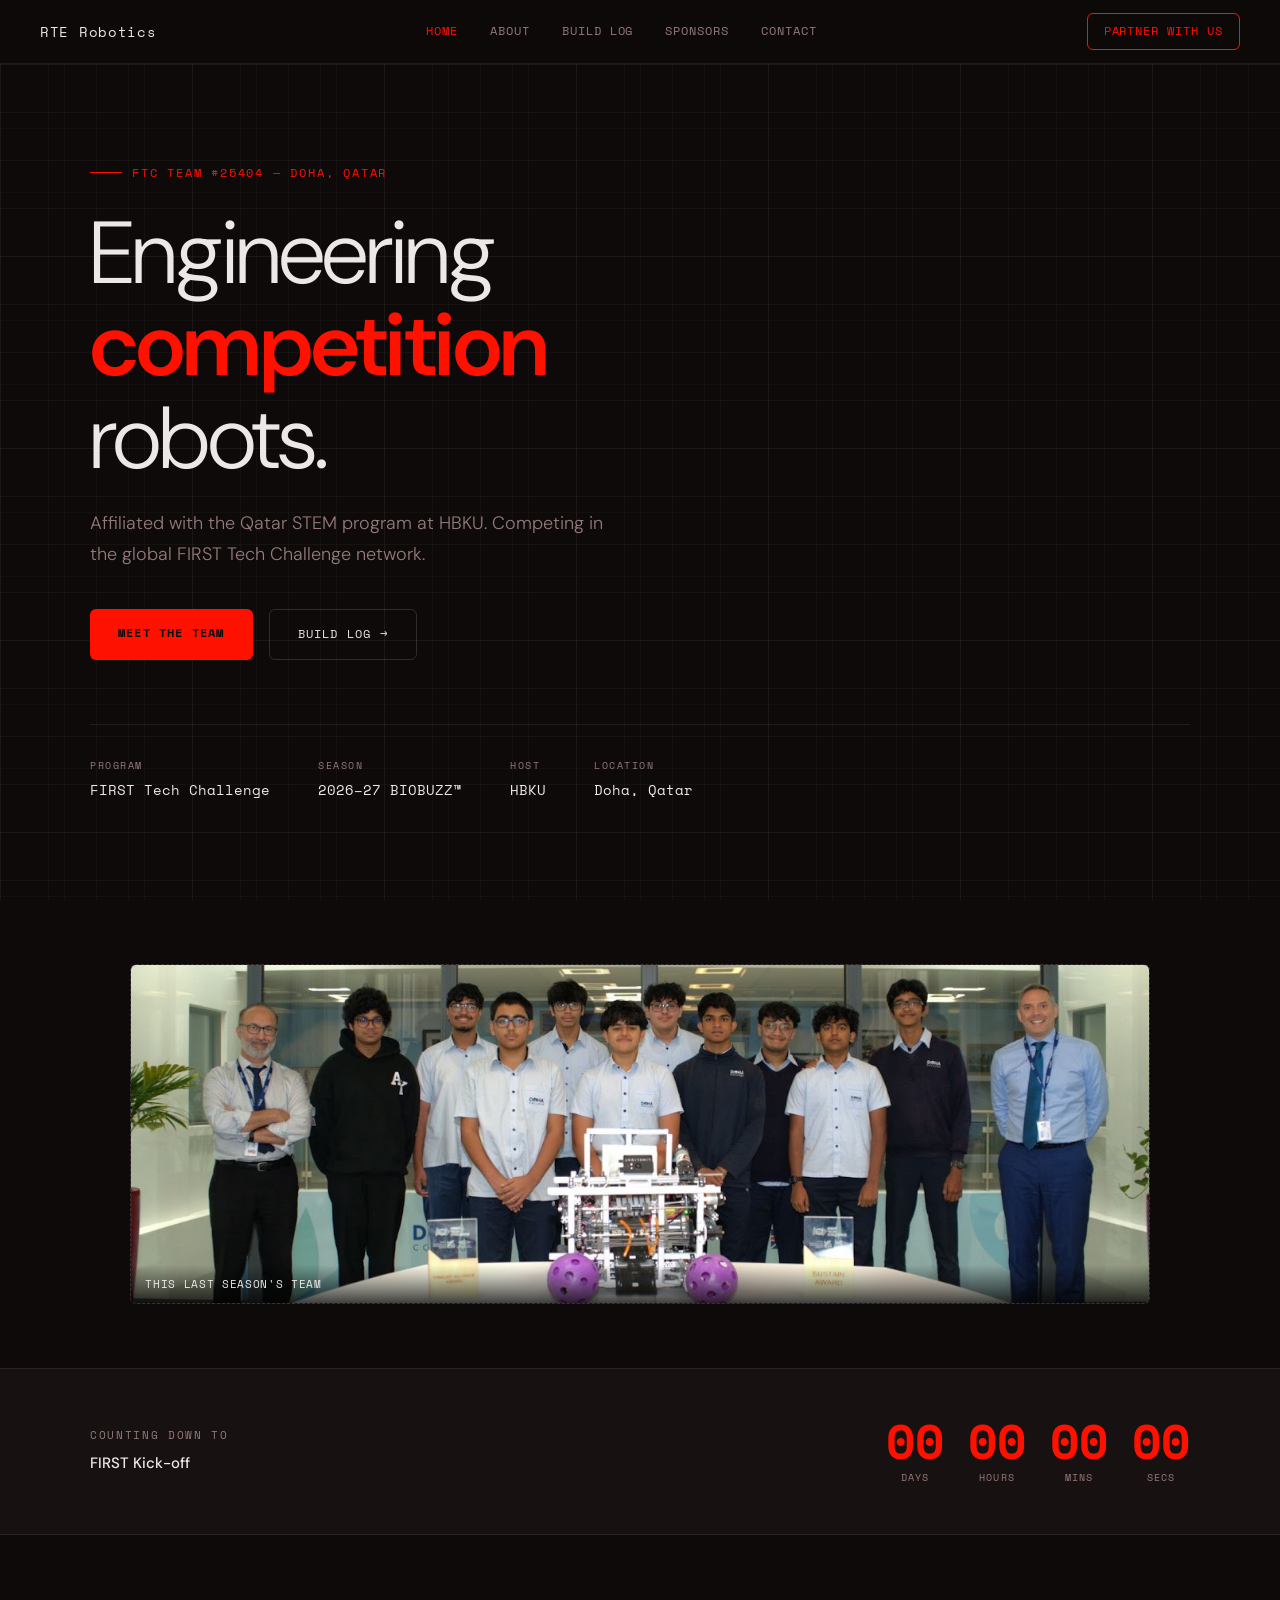
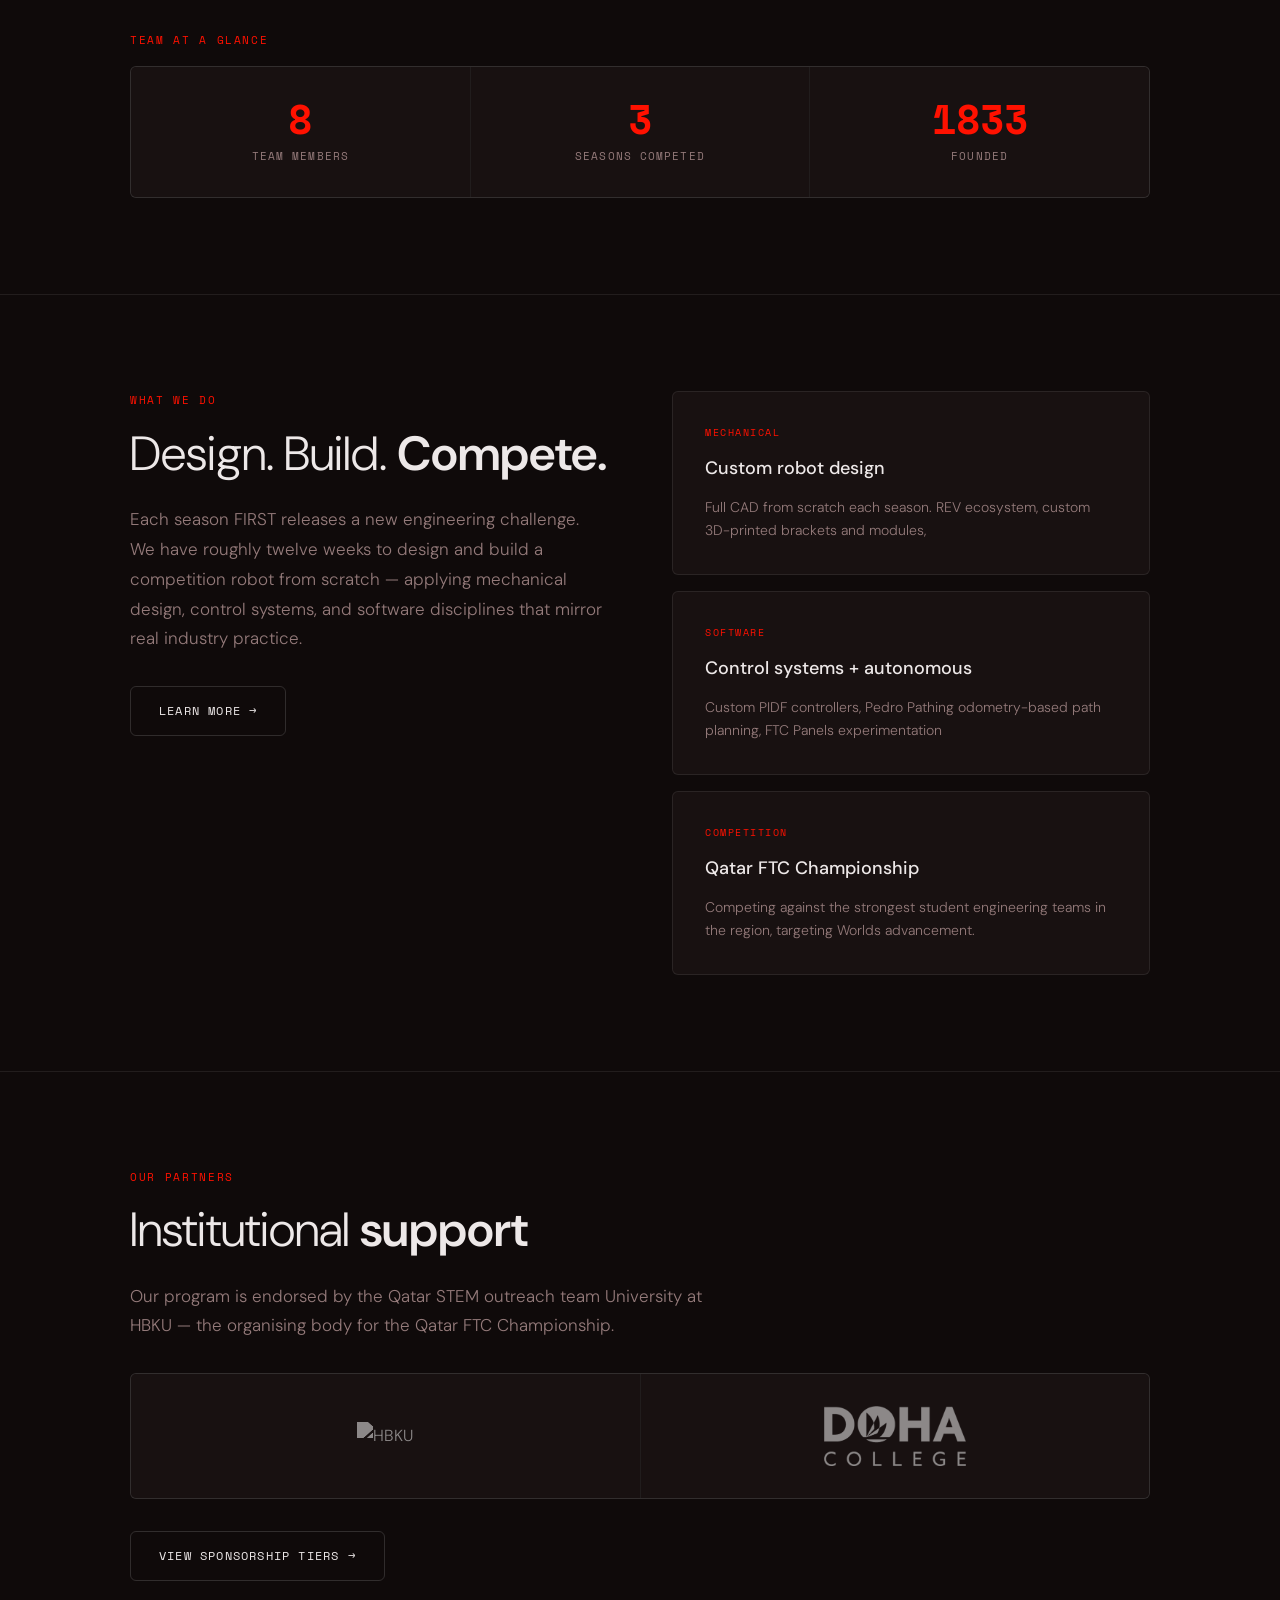
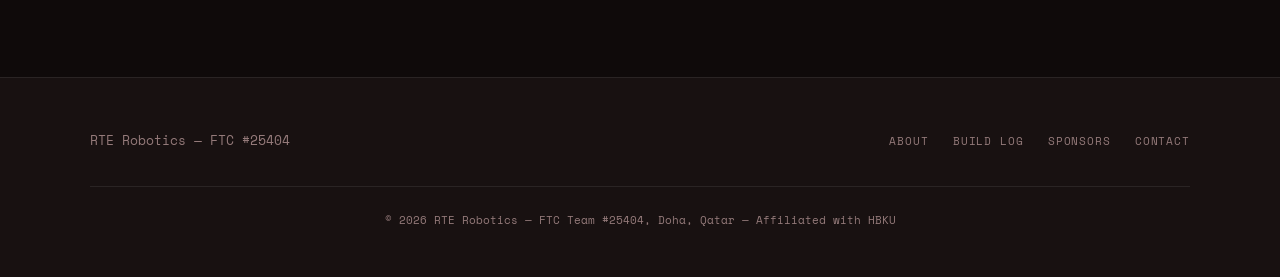
==== commit da0e2ac0: "Final (I think)" ====
--- a/index.html
+++ b/index.html
@@ -73,8 +73,8 @@
   <!-- Suggested file: Photos/the-robot-hero.jpg (wide/landscape shot works best here) -->
   <section class="section-sm">
     <div class="gallery-item gallery-wide observe-fade">
-    <img src="Season Photos/DECODE/Team Photo 2 mk.2.jpg" alt="Robot Clinic">
-      <div class="gallery-caption">This season's robot</div>
+    <img src="Season Photos/DECODE/Team Photo 2 mk.2.jpg" alt="Team Photo">
+      <div class="gallery-caption">This last season's team</div>
     </div>
   </section>
 
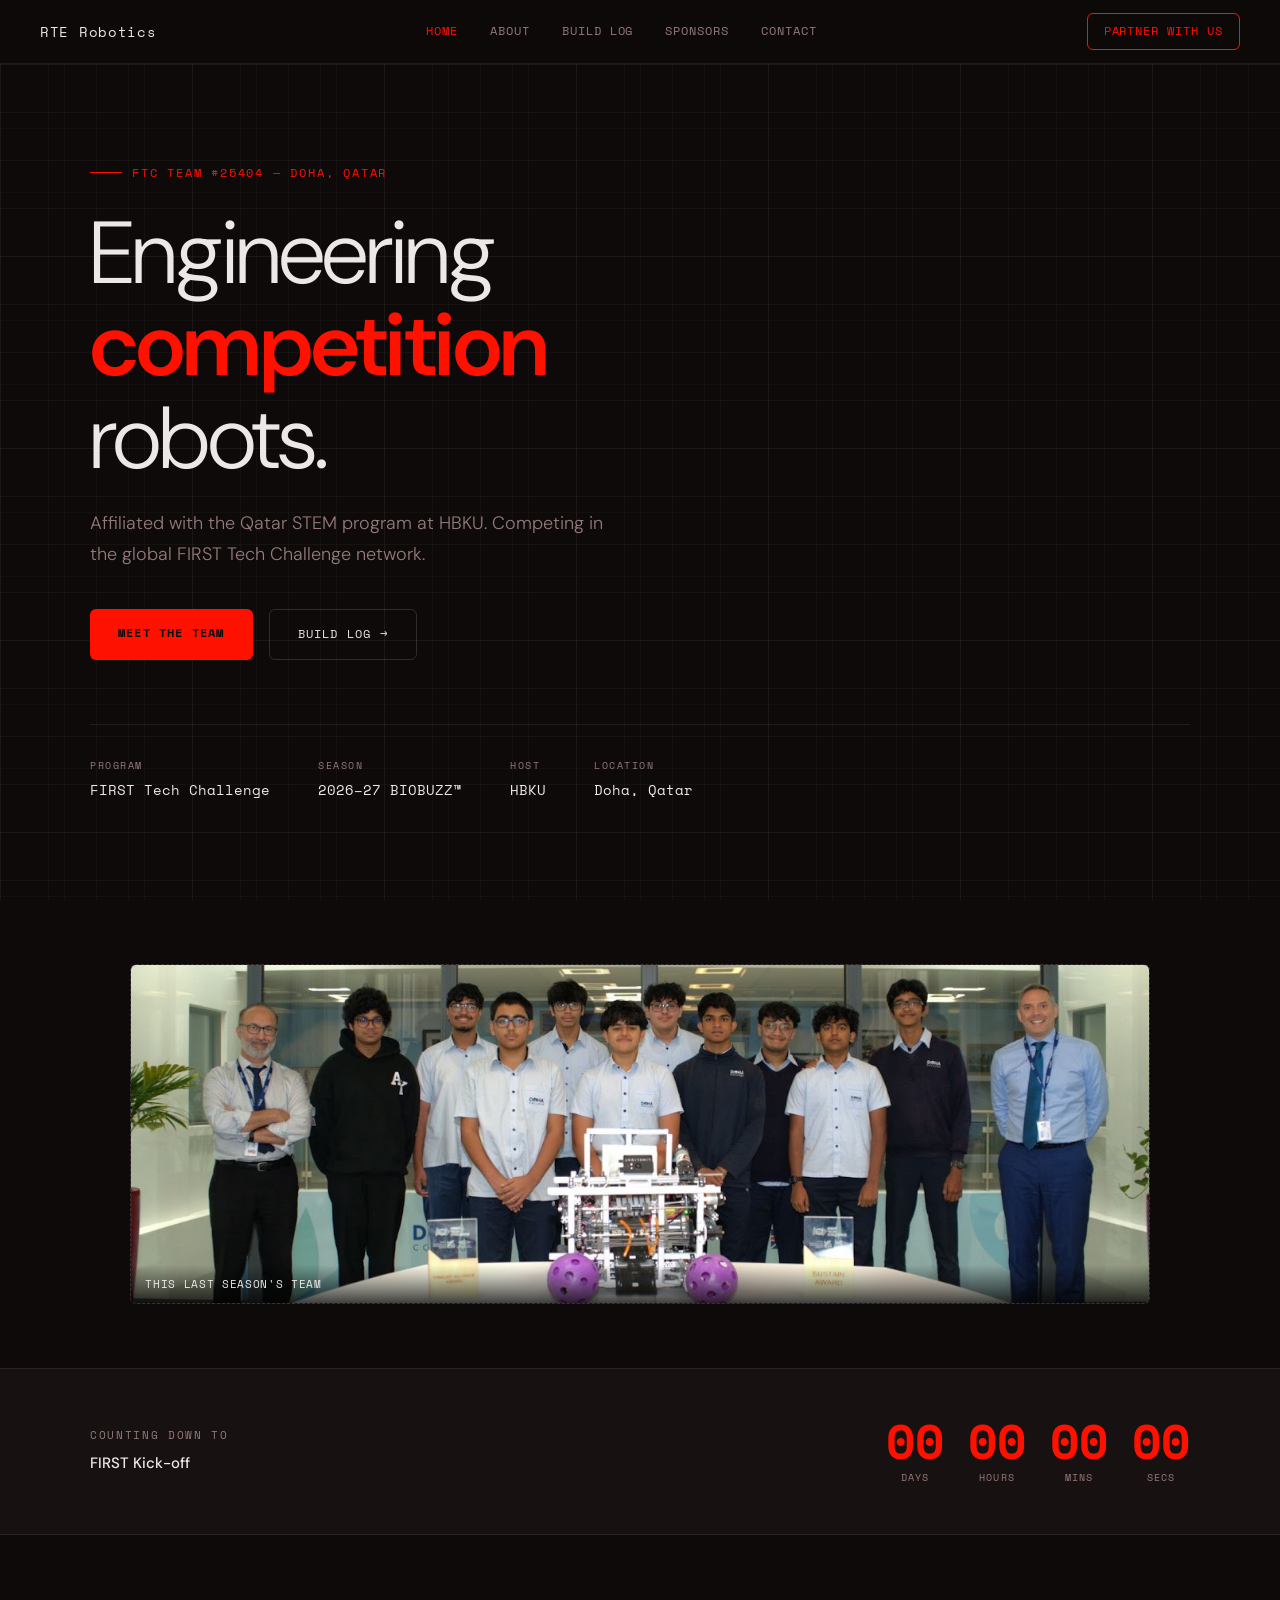
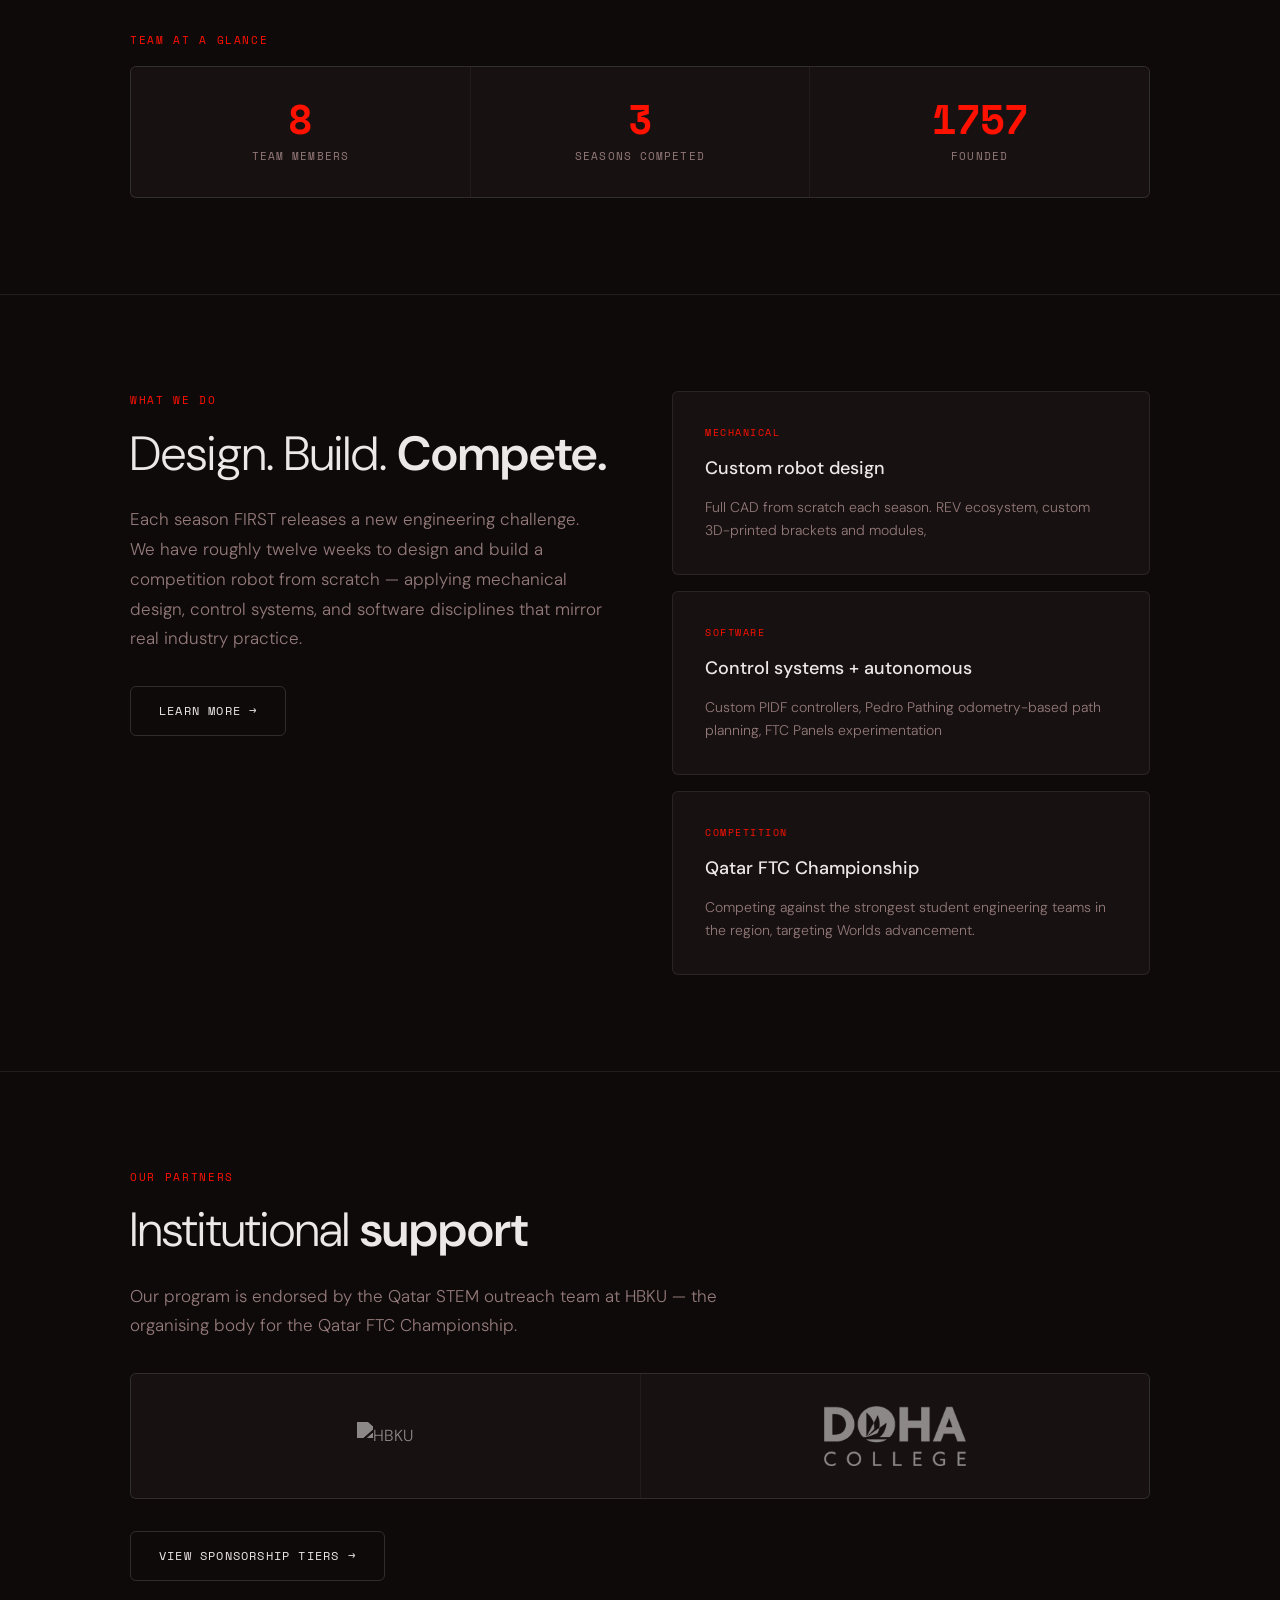
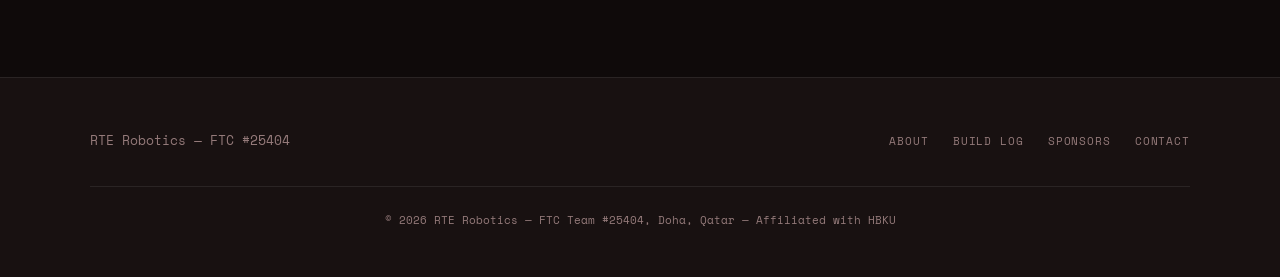
==== commit 9fe7eb8f: "Just need to add The OPen Graph" ====
--- a/index.html
+++ b/index.html
@@ -6,6 +6,7 @@
 <meta name="description" content="RTE Robotics — FTC Team #25404, Doha, Qatar. Affiliated with the STEM program at HBKU.">
 
 <title>RTE Robotics — FTC Team #25404</title>
+<link rel="icon" href="Logos/Team Logo.svg" type="image/svg+xml">
 
 <link rel="stylesheet" href="css/style.css">
 </head>
@@ -182,7 +183,7 @@
     <p class="section-label">Our partners</p>
     <h2 class="section-title">Institutional <strong>support</strong></h2>
     <p class="section-body mb-4">
-      Our program is endorsed by the Qatar STEM outreach team University at HBKU — the organising body for the Qatar FTC Championship.
+      Our program is endorsed by the Qatar STEM outreach team at HBKU — the organising body for the Qatar FTC Championship.
     </p>
     <div class="sponsor-grid observe-fade">
       <div class="sponsor-slot">
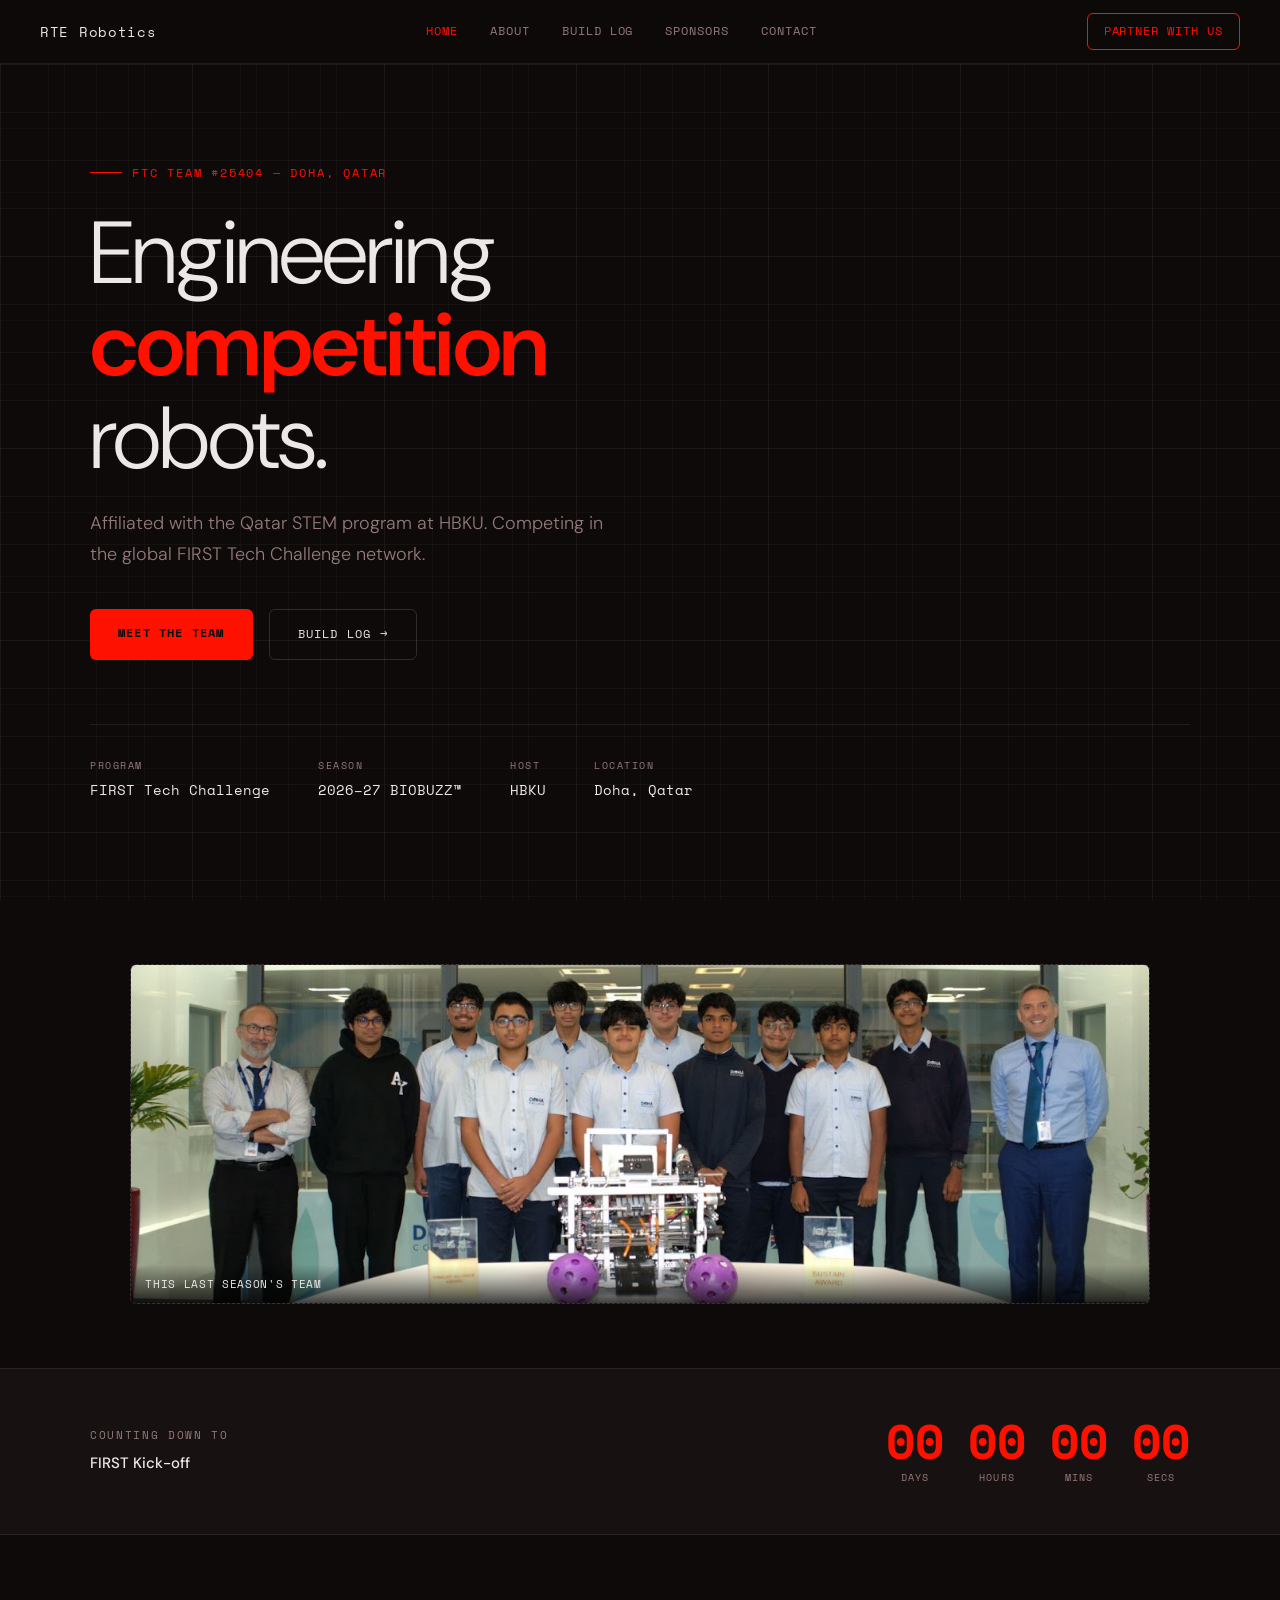
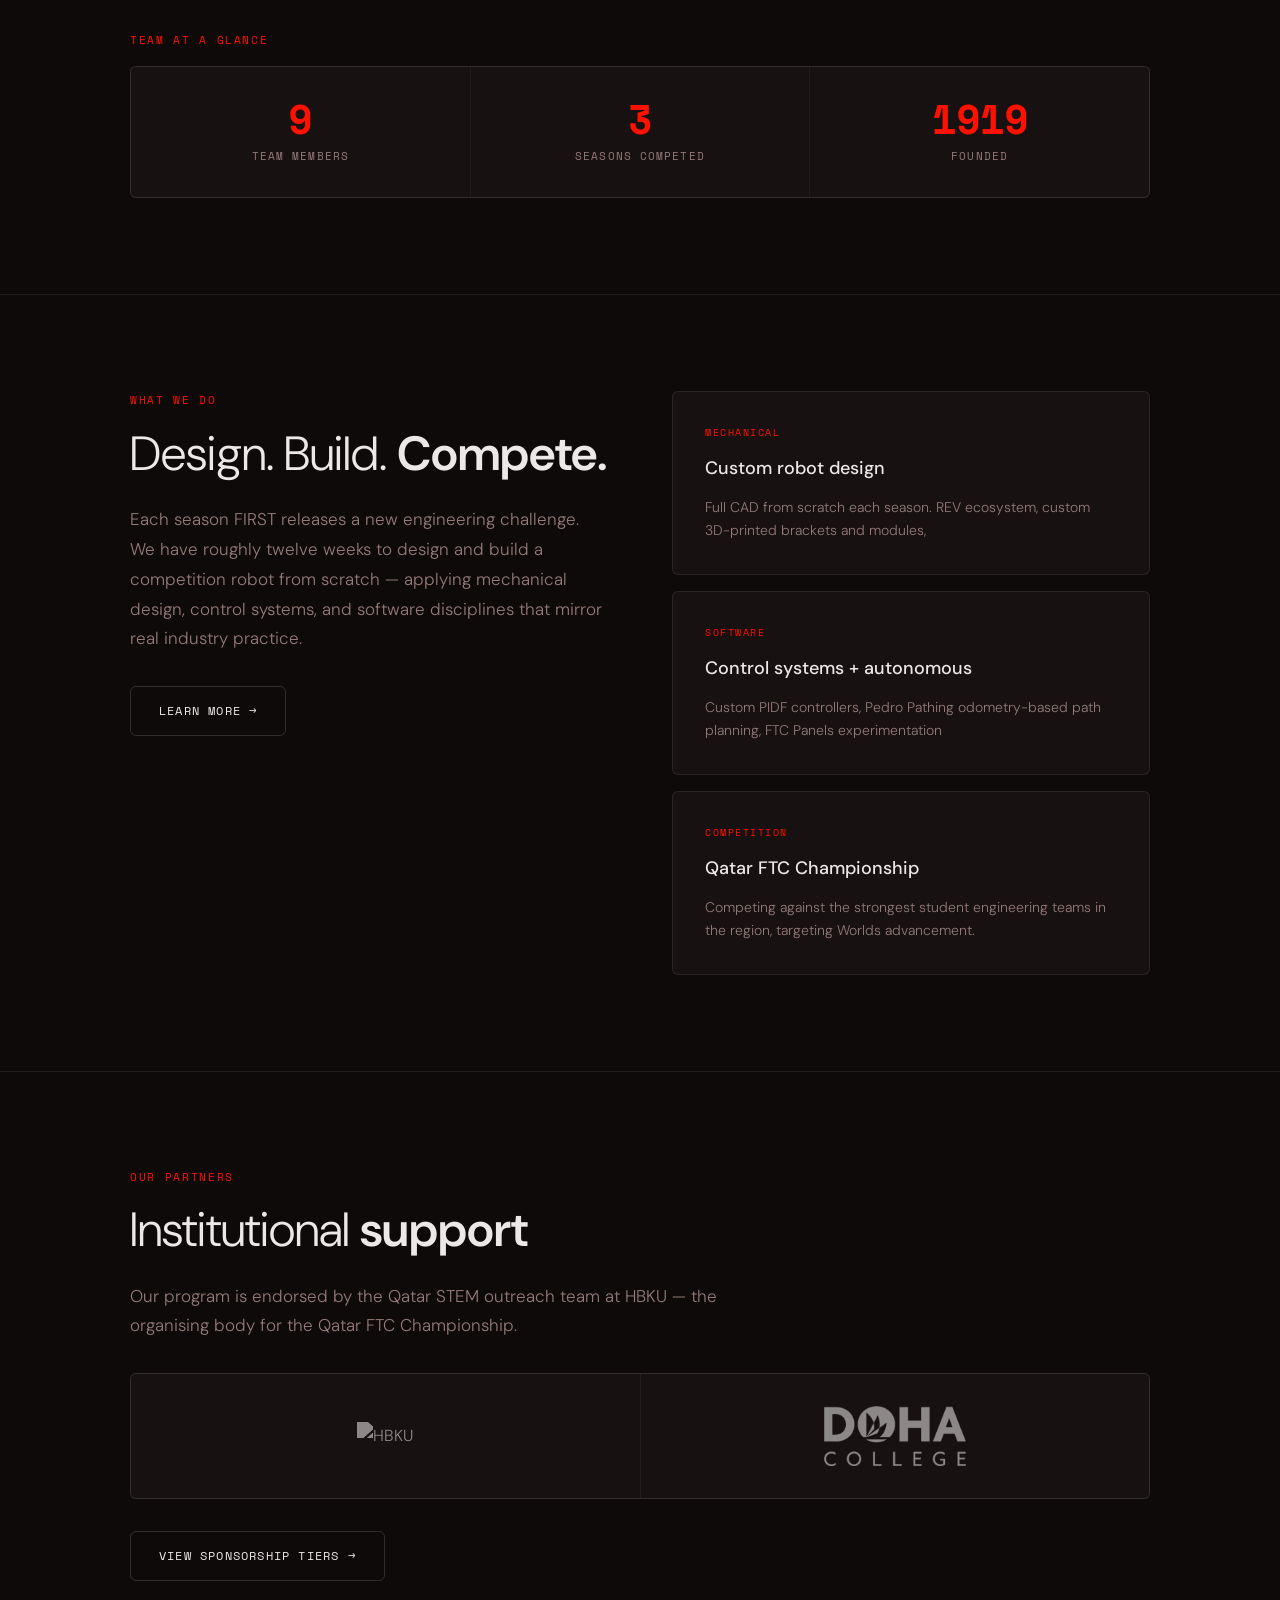
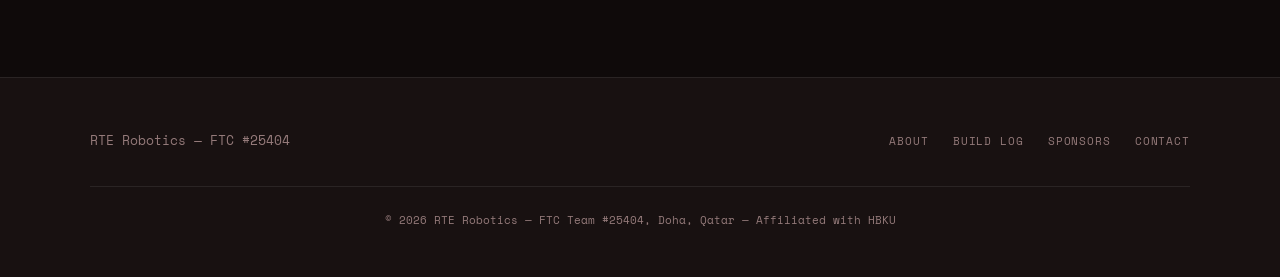
==== commit d81ed958: "Odk at ts point" ====
--- a/index.html
+++ b/index.html
@@ -9,6 +9,15 @@
 <link rel="icon" href="Logos/Team Logo.svg" type="image/svg+xml">
 
 <link rel="stylesheet" href="css/style.css">
+
+<script async src="https://www.googletagmanager.com/gtag/js?id=G-XXXXXXXXXX"></script>
+<script>
+  window.dataLayer = window.dataLayer || [];
+  function gtag(){dataLayer.push(arguments);}
+  gtag('js', new Date());
+  gtag('config', 'G-XXXXXXXXXX');
+</script>
+
 </head>
 <body>
 
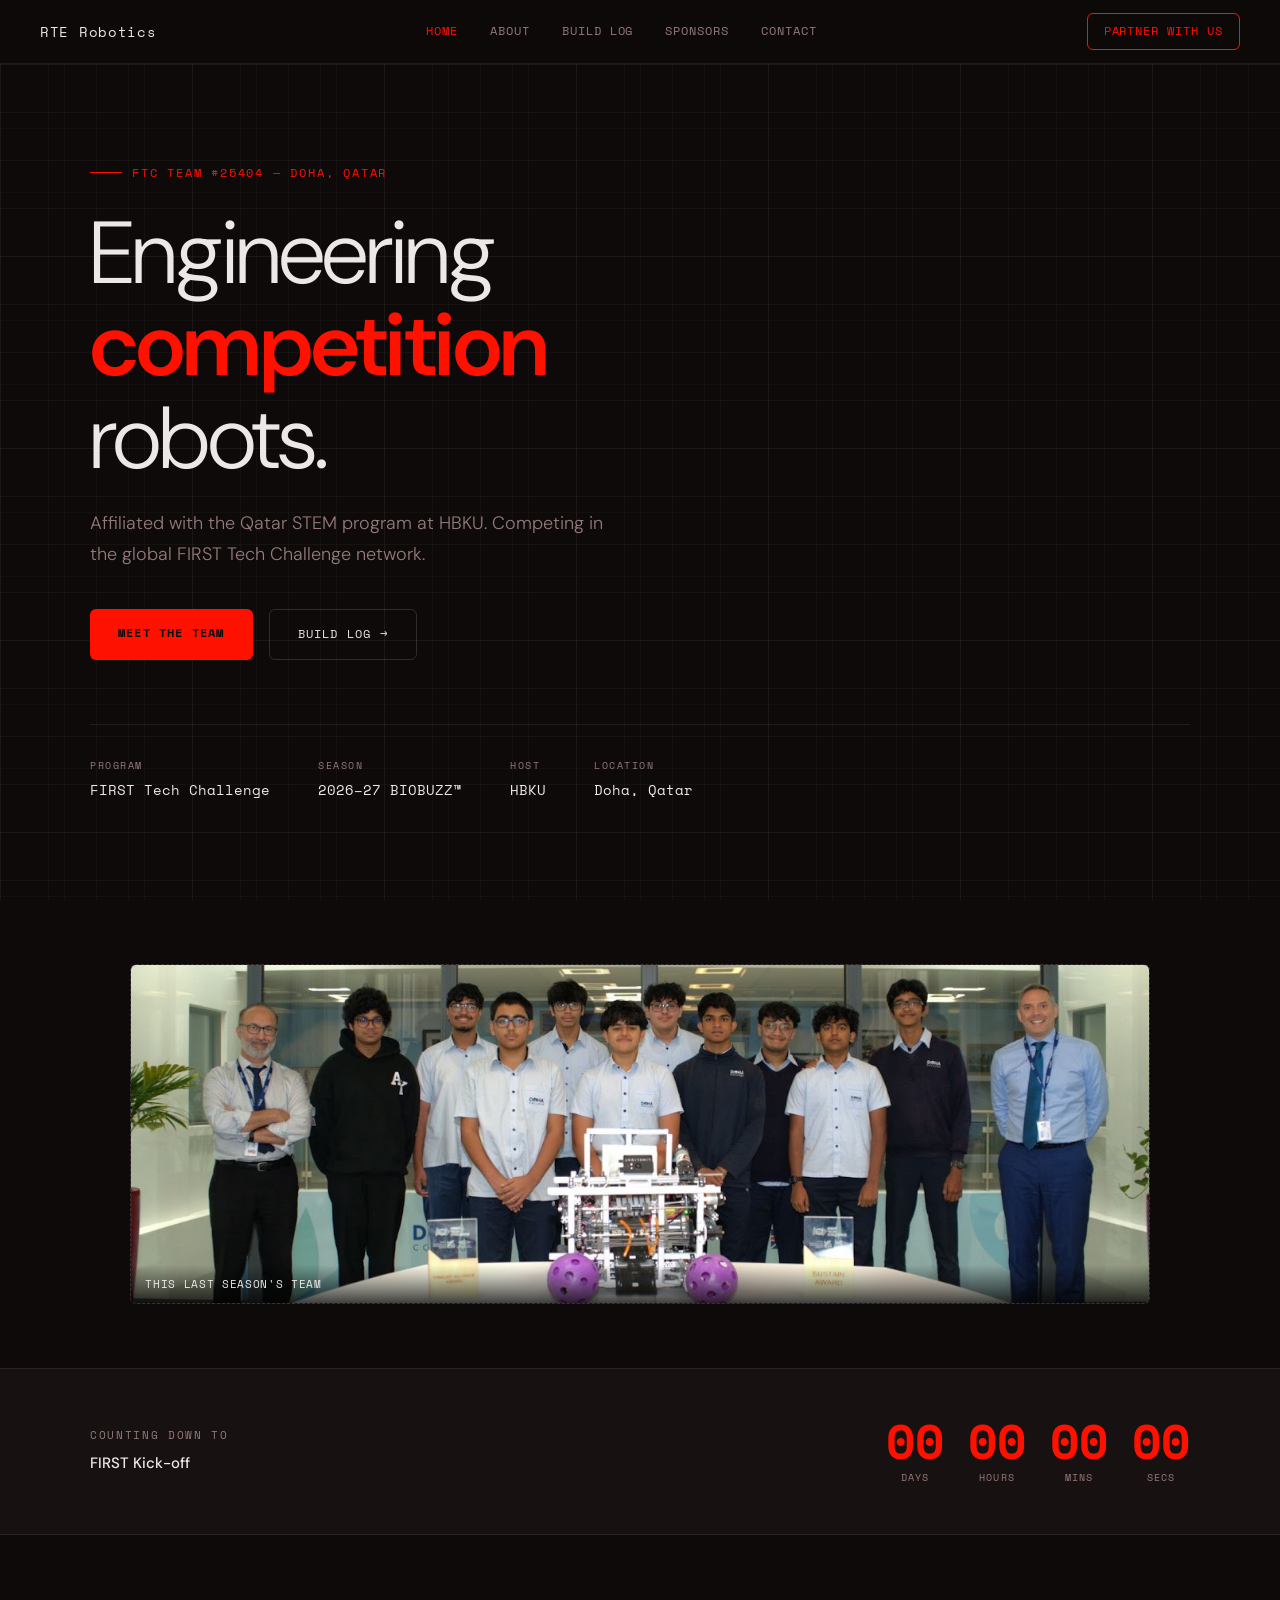
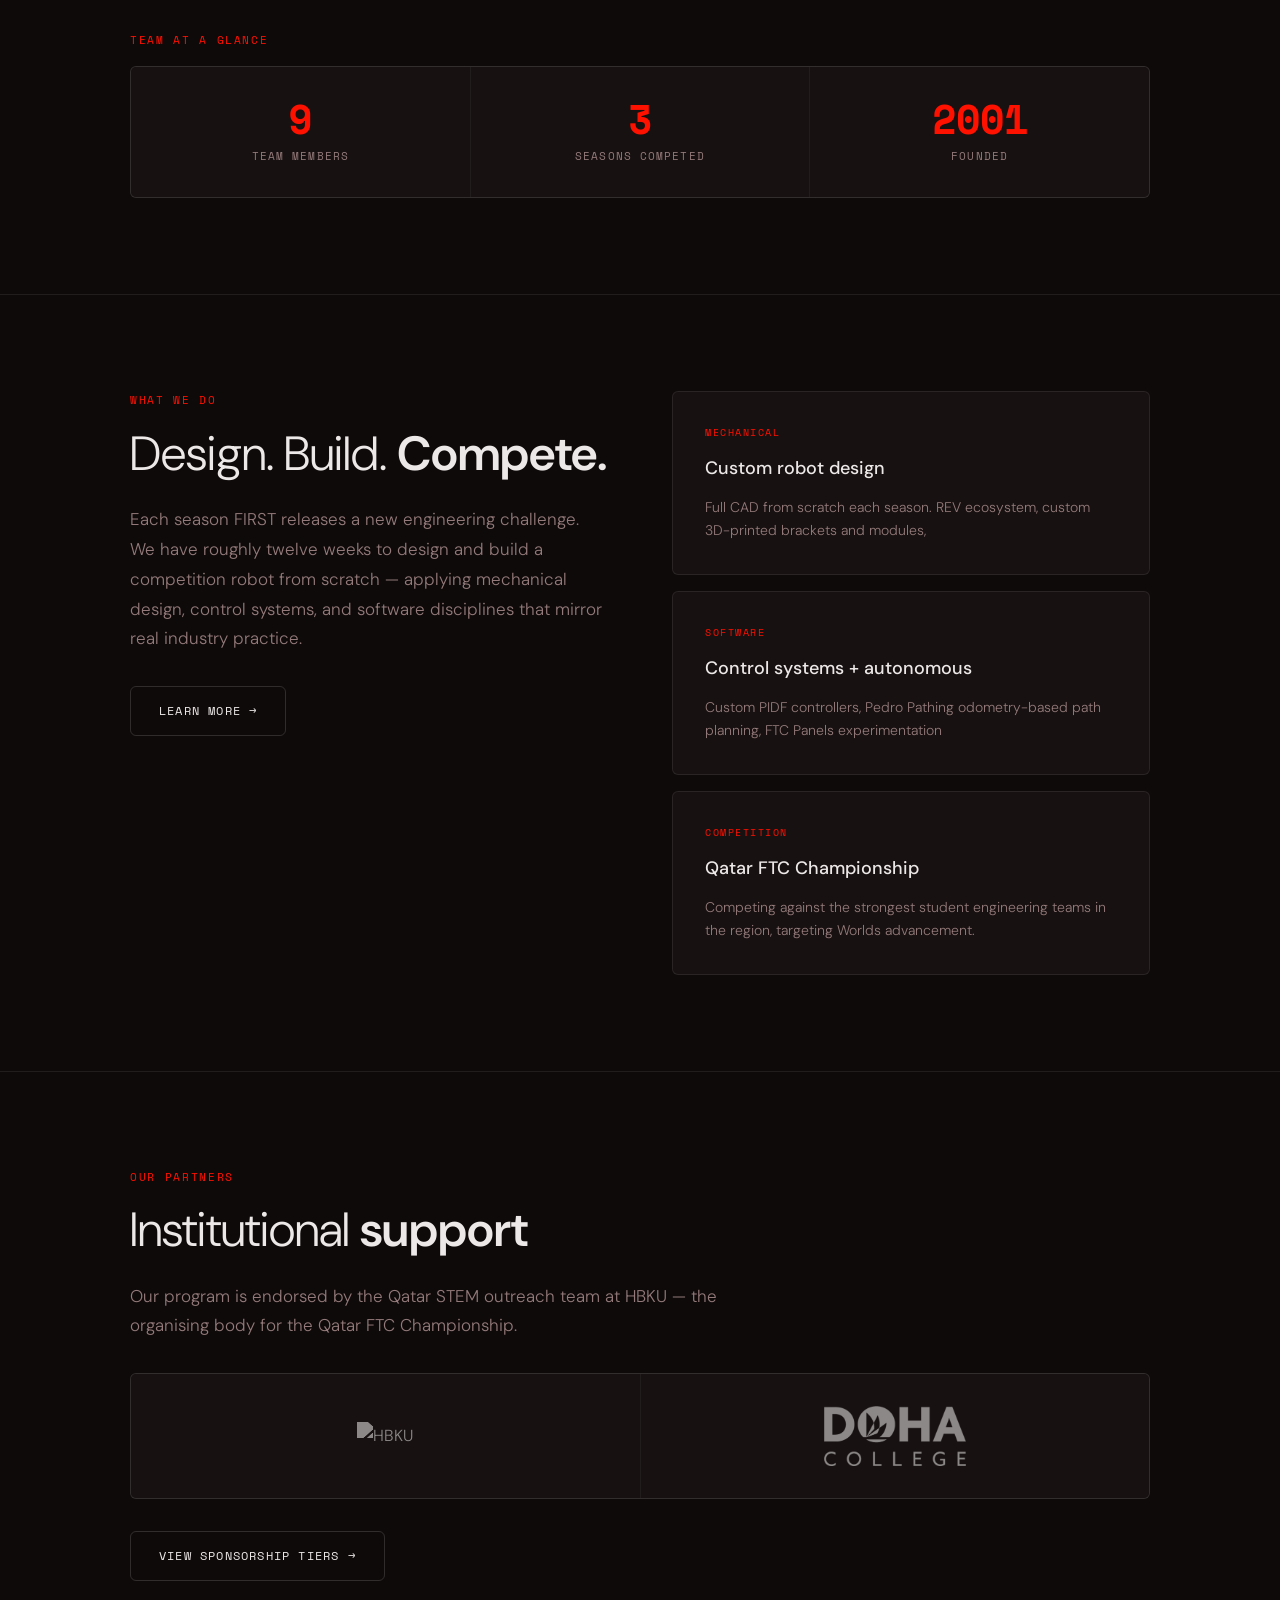
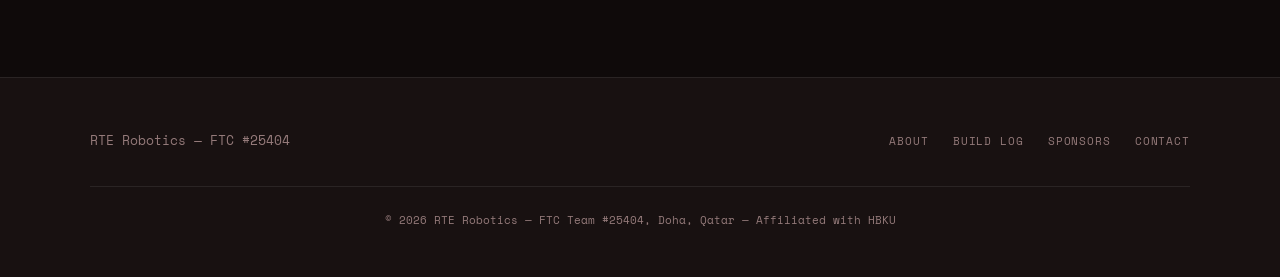
==== commit 136bbcd3: "removede analytics" ====
--- a/index.html
+++ b/index.html
@@ -9,14 +9,6 @@
 <link rel="icon" href="Logos/Team Logo.svg" type="image/svg+xml">
 
 <link rel="stylesheet" href="css/style.css">
-
-<script async src="https://www.googletagmanager.com/gtag/js?id=G-XXXXXXXXXX"></script>
-<script>
-  window.dataLayer = window.dataLayer || [];
-  function gtag(){dataLayer.push(arguments);}
-  gtag('js', new Date());
-  gtag('config', 'G-XXXXXXXXXX');
-</script>
 
 </head>
 <body>
